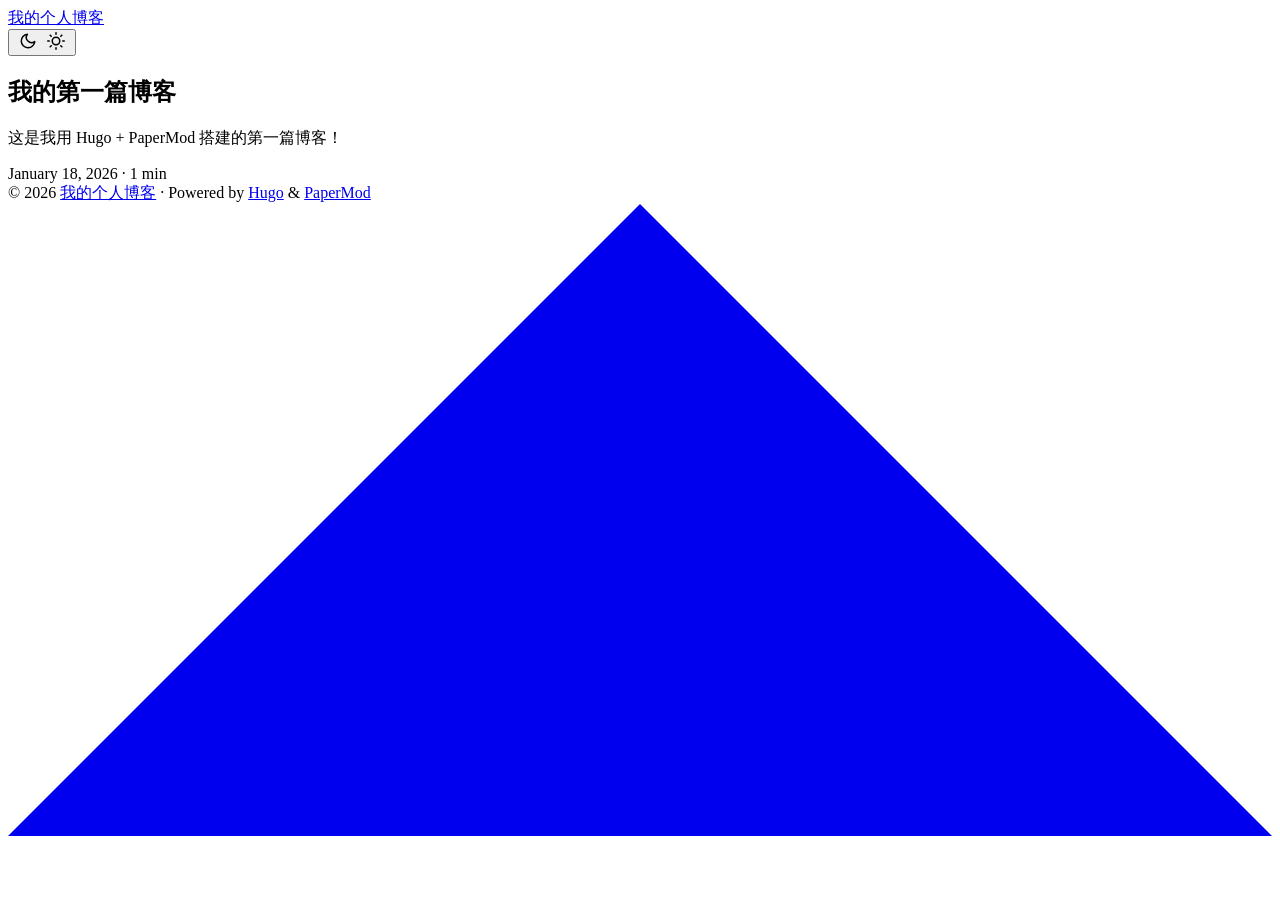
==== index.html @ e294d41c "部署博客" ====
<!DOCTYPE html>
<html lang="en" dir="auto" data-theme="auto">

<head>
	<meta name="generator" content="Hugo 0.154.5"><meta charset="utf-8">
<meta http-equiv="X-UA-Compatible" content="IE=edge">
<meta name="viewport" content="width=device-width, initial-scale=1, shrink-to-fit=no">
<meta name="robots" content="index, follow">
<title>我的个人博客</title>

<meta name="description" content="">
<meta name="author" content="">
<link rel="canonical" href="https://qjr555.github.io/">
<link crossorigin="anonymous" href="/assets/css/stylesheet.da3211e5ef867bf2b75fd5a6515cfed7195c011e8ab735694e203810a827097b.css" integrity="sha256-2jIR5e&#43;Ge/K3X9WmUVz&#43;1xlcAR6KtzVpTiA4EKgnCXs=" rel="preload stylesheet" as="style">
<link rel="icon" href="https://qjr555.github.io/favicon.ico">
<link rel="icon" type="image/png" sizes="16x16" href="https://qjr555.github.io/favicon-16x16.png">
<link rel="icon" type="image/png" sizes="32x32" href="https://qjr555.github.io/favicon-32x32.png">
<link rel="apple-touch-icon" href="https://qjr555.github.io/apple-touch-icon.png">
<link rel="mask-icon" href="https://qjr555.github.io/safari-pinned-tab.svg">
<meta name="theme-color" content="#2e2e33">
<meta name="msapplication-TileColor" content="#2e2e33">
<link rel="alternate" type="application/rss+xml" href="https://qjr555.github.io/index.xml" title="rss">
<link rel="alternate" hreflang="en" href="https://qjr555.github.io/">
<noscript>
    <style>
        #theme-toggle,
        .top-link {
            display: none;
        }

    </style>
    <style>
        @media (prefers-color-scheme: dark) {
            :root {
                --theme: rgb(29, 30, 32);
                --entry: rgb(46, 46, 51);
                --primary: rgb(218, 218, 219);
                --secondary: rgb(155, 156, 157);
                --tertiary: rgb(65, 66, 68);
                --content: rgb(196, 196, 197);
                --code-block-bg: rgb(46, 46, 51);
                --code-bg: rgb(55, 56, 62);
                --border: rgb(51, 51, 51);
                color-scheme: dark;
            }

            .list {
                background: var(--theme);
            }

            .toc {
                background: var(--entry);
            }
        }

        @media (prefers-color-scheme: light) {
            .list::-webkit-scrollbar-thumb {
                border-color: var(--code-bg);
            }
        }

    </style>
</noscript>
<script>
    if (localStorage.getItem("pref-theme") === "dark") {
        document.querySelector("html").dataset.theme = 'dark';
    } else if (localStorage.getItem("pref-theme") === "light") {
       document.querySelector("html").dataset.theme = 'light';
    } else if (window.matchMedia('(prefers-color-scheme: dark)').matches) {
        document.querySelector("html").dataset.theme = 'dark';
    } else {
        document.querySelector("html").dataset.theme = 'light';
    }

</script><meta property="og:url" content="https://qjr555.github.io/">
  <meta property="og:site_name" content="我的个人博客">
  <meta property="og:title" content="我的个人博客">
  <meta property="og:locale" content="zh-CN">
  <meta property="og:type" content="website">
<meta name="twitter:card" content="summary">
<meta name="twitter:title" content="我的个人博客">
<meta name="twitter:description" content="">

<script type="application/ld+json">
{
  "@context": "https://schema.org",
  "@type": "Organization",
  "name": "我的个人博客",
  "url": "https://qjr555.github.io/",
  "description": "",
  "logo": "https://qjr555.github.io/favicon.ico",
  "sameAs": [
      
  ]
}
</script>
</head>
<body class="list" id="top">
    <header class="header">
    <nav class="nav">
        <div class="logo">
            <a href="https://qjr555.github.io/" accesskey="h" title="我的个人博客 (Alt + H)">我的个人博客</a>
            <div class="logo-switches">
                <button id="theme-toggle" accesskey="t" title="(Alt + T)" aria-label="Toggle theme">
                    <svg id="moon" xmlns="http://www.w3.org/2000/svg" width="24" height="18" viewBox="0 0 24 24"
                        fill="none" stroke="currentColor" stroke-width="2" stroke-linecap="round"
                        stroke-linejoin="round">
                        <path d="M21 12.79A9 9 0 1 1 11.21 3 7 7 0 0 0 21 12.79z"></path>
                    </svg>
                    <svg id="sun" xmlns="http://www.w3.org/2000/svg" width="24" height="18" viewBox="0 0 24 24"
                        fill="none" stroke="currentColor" stroke-width="2" stroke-linecap="round"
                        stroke-linejoin="round">
                        <circle cx="12" cy="12" r="5"></circle>
                        <line x1="12" y1="1" x2="12" y2="3"></line>
                        <line x1="12" y1="21" x2="12" y2="23"></line>
                        <line x1="4.22" y1="4.22" x2="5.64" y2="5.64"></line>
                        <line x1="18.36" y1="18.36" x2="19.78" y2="19.78"></line>
                        <line x1="1" y1="12" x2="3" y2="12"></line>
                        <line x1="21" y1="12" x2="23" y2="12"></line>
                        <line x1="4.22" y1="19.78" x2="5.64" y2="18.36"></line>
                        <line x1="18.36" y1="5.64" x2="19.78" y2="4.22"></line>
                    </svg>
                </button>
            </div>
        </div>
        <ul id="menu">
        </ul>
    </nav>
</header>
<main class="main"> 

<article class="first-entry"> 
  <header class="entry-header">
    <h2 class="entry-hint-parent">我的第一篇博客
    </h2>
  </header>
  <div class="entry-content">
    <p>这是我用 Hugo &#43; PaperMod 搭建的第一篇博客！
</p>
  </div>
  <footer class="entry-footer"><span title='2026-01-18 10:00:00 +0800 CST'>January 18, 2026</span>&nbsp;·&nbsp;<span>1 min</span></footer>
  <a class="entry-link" aria-label="post link to 我的第一篇博客" href="https://qjr555.github.io/posts/%E6%88%91%E7%9A%84%E7%AC%AC%E4%B8%80%E7%AF%87%E5%8D%9A%E5%AE%A2/"></a>
</article>
    </main>
    
<footer class="footer">
        <span>&copy; 2026 <a href="https://qjr555.github.io/">我的个人博客</a></span> · 

    <span>
        Powered by
        <a href="https://gohugo.io/" rel="noopener noreferrer" target="_blank">Hugo</a> &
        <a href="https://github.com/adityatelange/hugo-PaperMod/" rel="noopener" target="_blank">PaperMod</a>
    </span>
</footer>
<a href="#top" aria-label="go to top" title="Go to Top (Alt + G)" class="top-link" id="top-link" accesskey="g">
    <svg xmlns="http://www.w3.org/2000/svg" viewBox="0 0 12 6" fill="currentColor">
        <path d="M12 6H0l6-6z" />
    </svg>
</a>

<script>
    let menu = document.getElementById('menu');
    if (menu) {
        
        const scrollPosition = localStorage.getItem("menu-scroll-position");
        if (scrollPosition) {
            menu.scrollLeft = parseInt(scrollPosition, 10);
        }
        
        menu.onscroll = function () {
            localStorage.setItem("menu-scroll-position", menu.scrollLeft);
        }
    }

    document.querySelectorAll('a[href^="#"]').forEach(anchor => {
        anchor.addEventListener("click", function (e) {
            e.preventDefault();
            var id = this.getAttribute("href").substr(1);
            if (!window.matchMedia('(prefers-reduced-motion: reduce)').matches) {
                document.querySelector(`[id='${decodeURIComponent(id)}']`).scrollIntoView({
                    behavior: "smooth"
                });
            } else {
                document.querySelector(`[id='${decodeURIComponent(id)}']`).scrollIntoView();
            }
            if (id === "top") {
                history.replaceState(null, null, " ");
            } else {
                history.pushState(null, null, `#${id}`);
            }
        });
    });

</script>
<script>
    var mybutton = document.getElementById("top-link");
    window.onscroll = function () {
        if (document.body.scrollTop > 800 || document.documentElement.scrollTop > 800) {
            mybutton.style.visibility = "visible";
            mybutton.style.opacity = "1";
        } else {
            mybutton.style.visibility = "hidden";
            mybutton.style.opacity = "0";
        }
    };

</script>
<script>
    document.getElementById("theme-toggle").addEventListener("click", () => {
        const html = document.querySelector("html");
        if (html.dataset.theme === "dark") {
            html.dataset.theme = 'light';
            localStorage.setItem("pref-theme", 'light');
        } else {
            html.dataset.theme = 'dark';
            localStorage.setItem("pref-theme", 'dark');
        }
    })

</script>
</body>

</html>
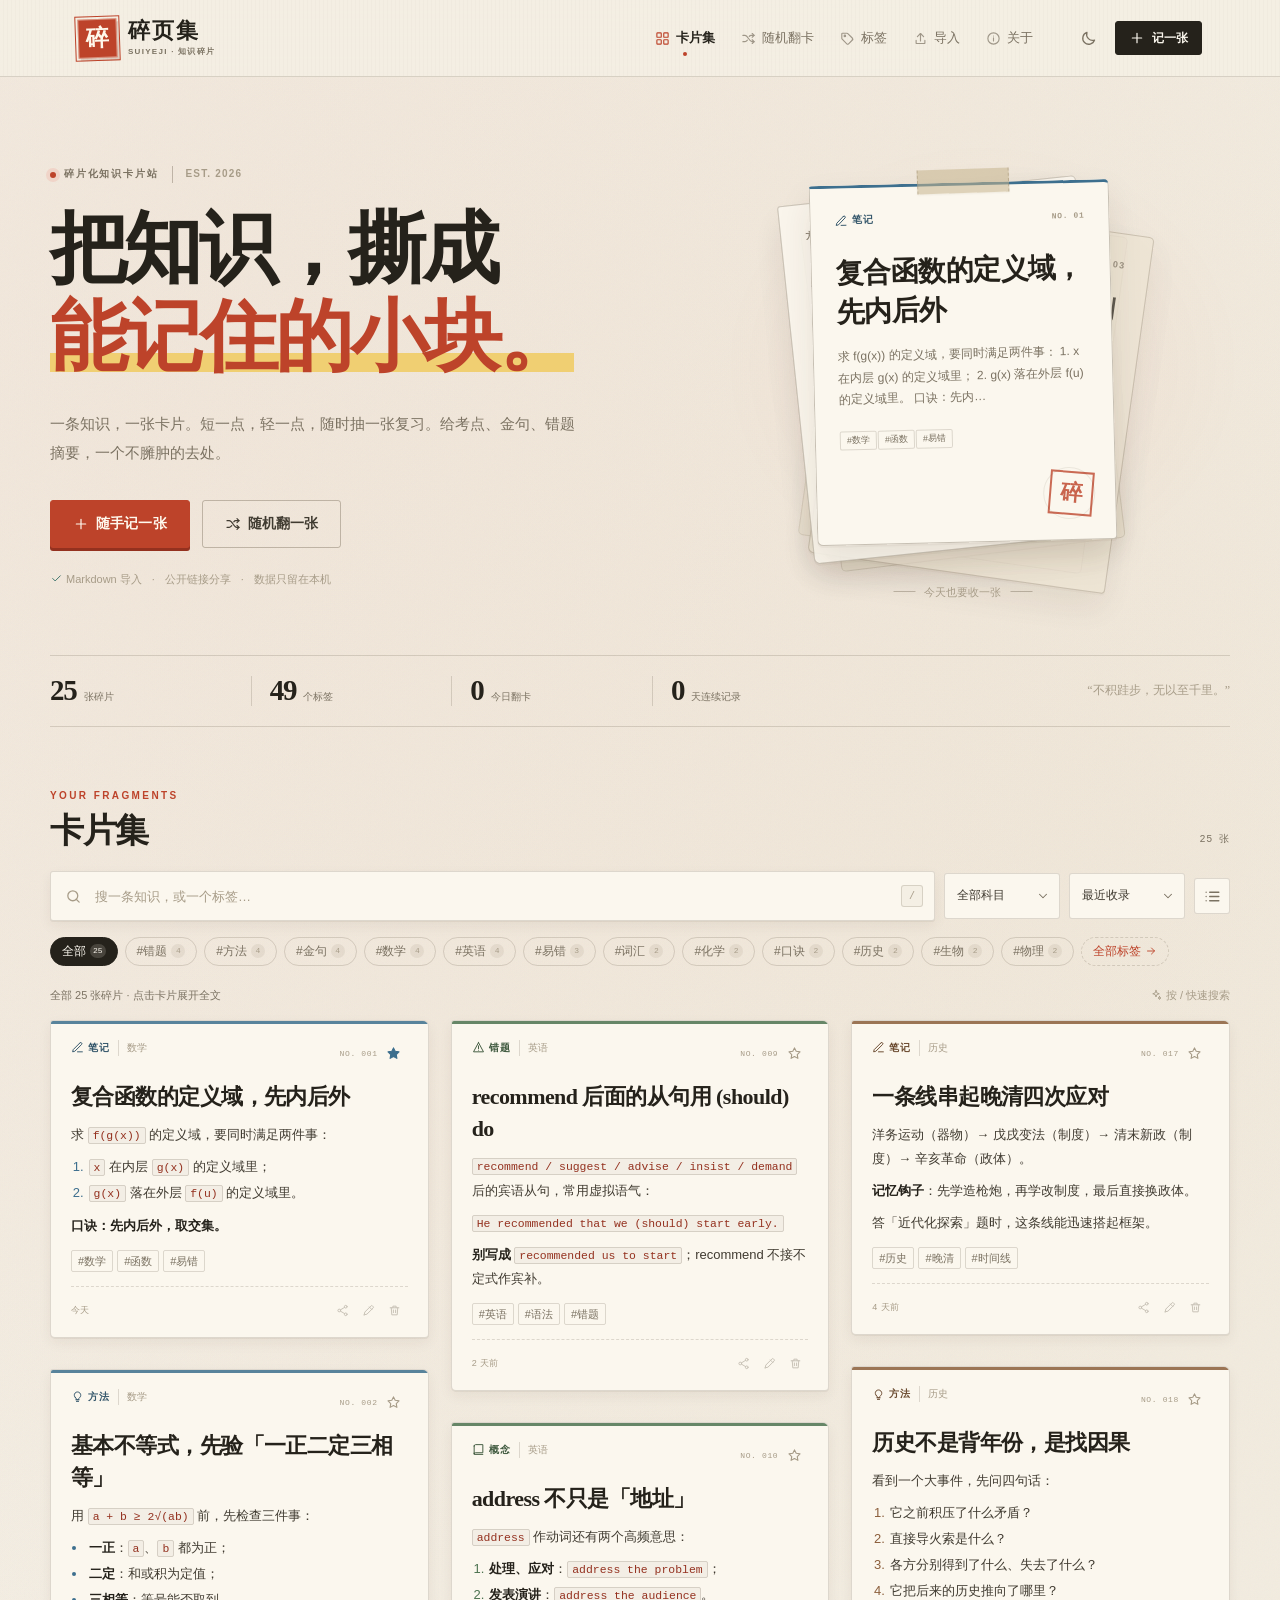
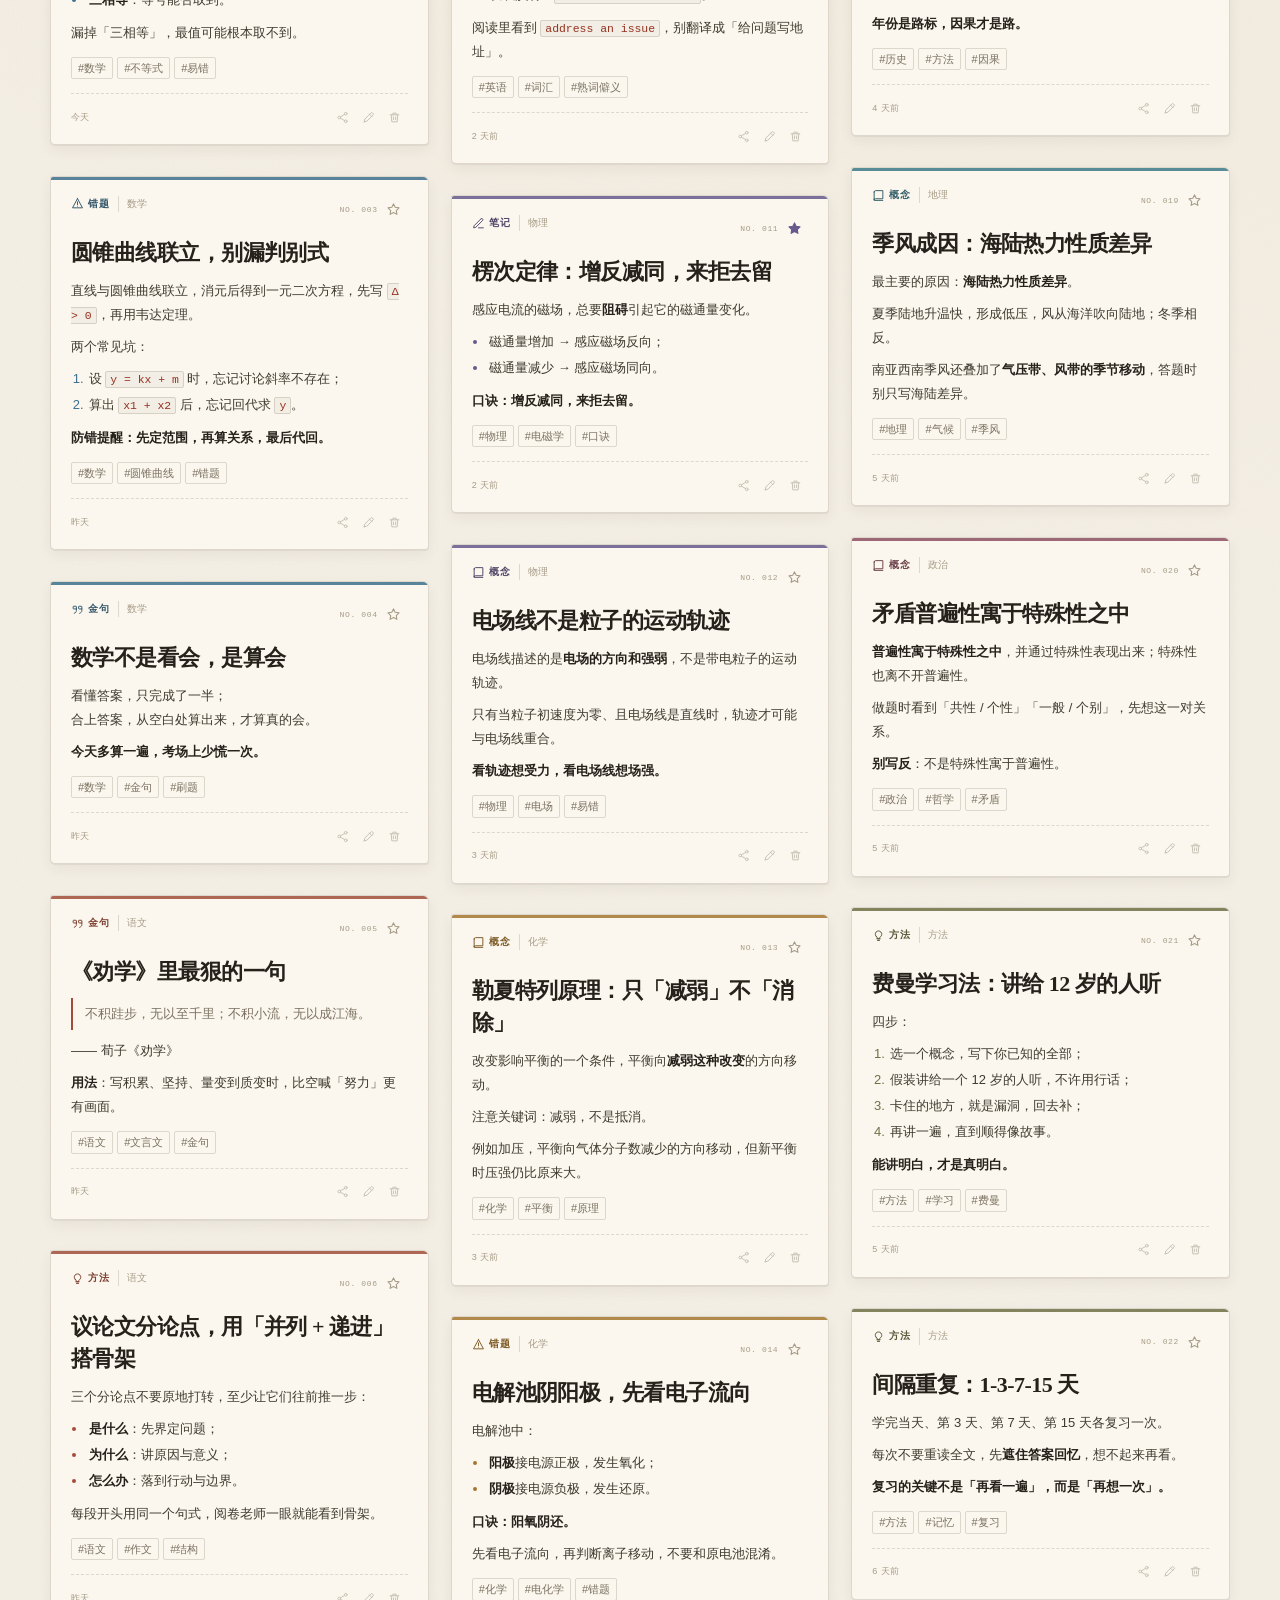
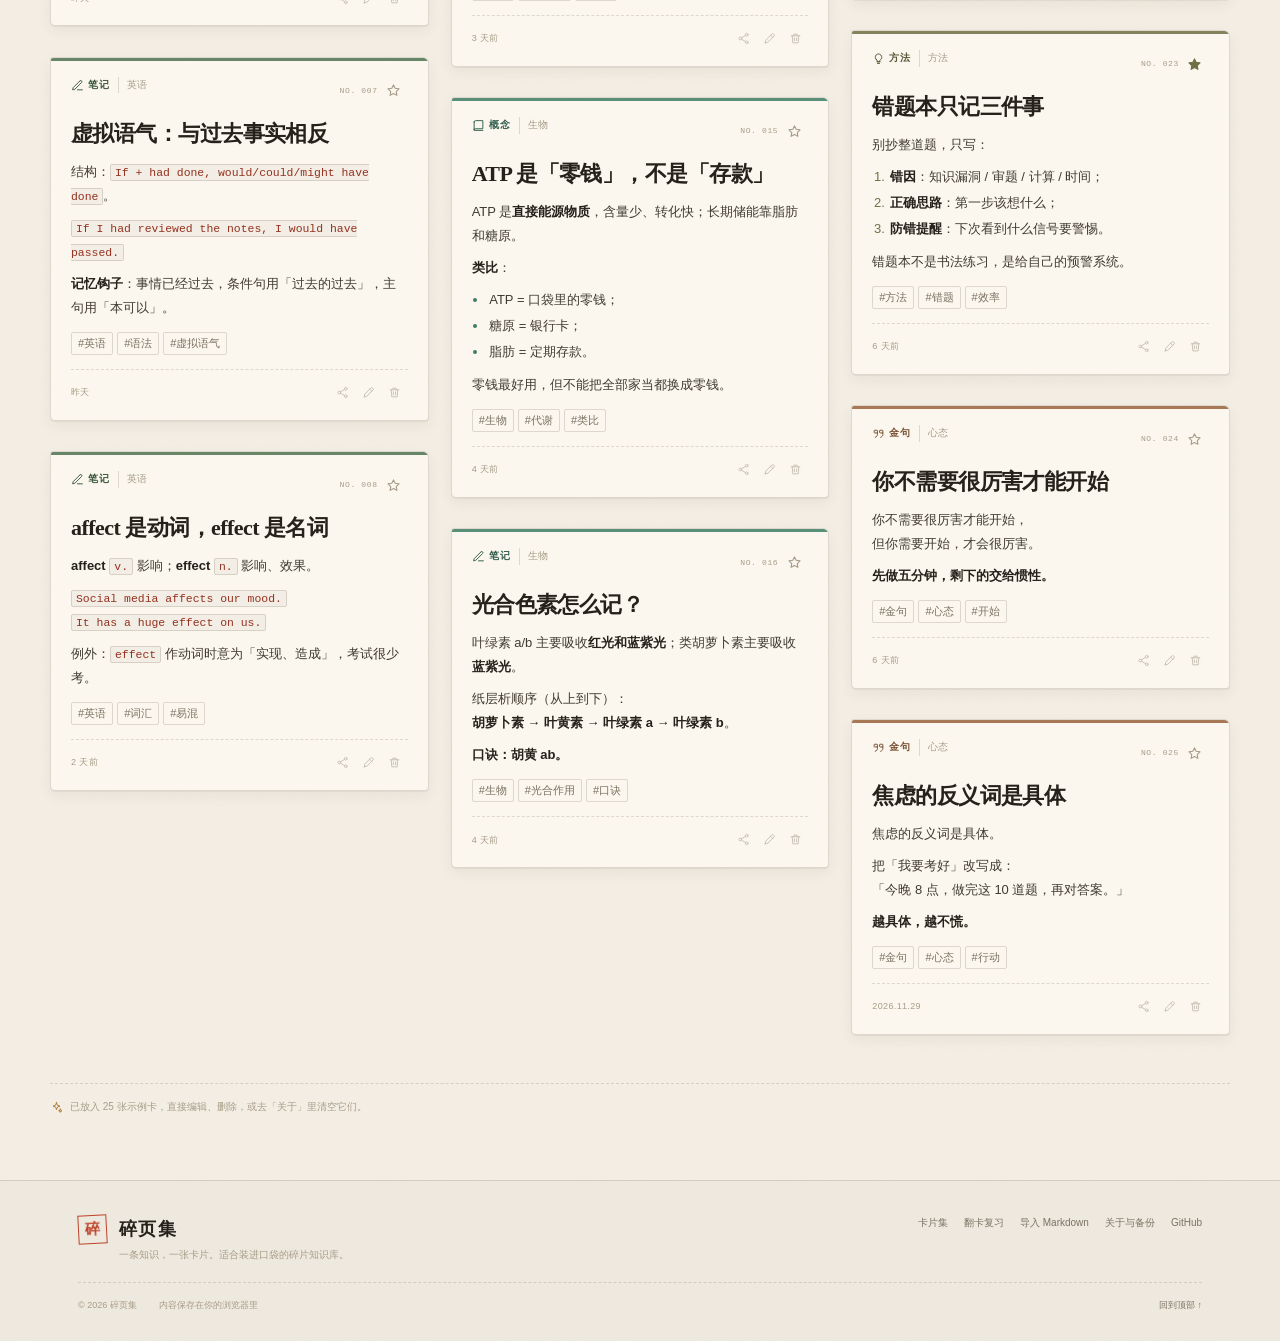
==== commit 65d5624f: "feat: launch Suiyeji knowledge card site" ====
--- a/index.html
+++ b/index.html
@@ -1,223 +1,307 @@
 <!DOCTYPE html>
-<html lang="en" dir="auto" data-theme="auto">
-
+<html lang="zh-CN" data-theme="light">
 <head>
-	<meta name="generator" content="Hugo 0.154.5"><meta charset="utf-8">
-<meta http-equiv="X-UA-Compatible" content="IE=edge">
-<meta name="viewport" content="width=device-width, initial-scale=1, shrink-to-fit=no">
-<meta name="robots" content="index, follow">
-<title>我的个人博客</title>
-
-<meta name="description" content="">
-<meta name="author" content="">
-<link rel="canonical" href="https://qjr555.github.io/">
-<link crossorigin="anonymous" href="/assets/css/stylesheet.da3211e5ef867bf2b75fd5a6515cfed7195c011e8ab735694e203810a827097b.css" integrity="sha256-2jIR5e&#43;Ge/K3X9WmUVz&#43;1xlcAR6KtzVpTiA4EKgnCXs=" rel="preload stylesheet" as="style">
-<link rel="icon" href="https://qjr555.github.io/favicon.ico">
-<link rel="icon" type="image/png" sizes="16x16" href="https://qjr555.github.io/favicon-16x16.png">
-<link rel="icon" type="image/png" sizes="32x32" href="https://qjr555.github.io/favicon-32x32.png">
-<link rel="apple-touch-icon" href="https://qjr555.github.io/apple-touch-icon.png">
-<link rel="mask-icon" href="https://qjr555.github.io/safari-pinned-tab.svg">
-<meta name="theme-color" content="#2e2e33">
-<meta name="msapplication-TileColor" content="#2e2e33">
-<link rel="alternate" type="application/rss+xml" href="https://qjr555.github.io/index.xml" title="rss">
-<link rel="alternate" hreflang="en" href="https://qjr555.github.io/">
-<noscript>
-    <style>
-        #theme-toggle,
-        .top-link {
-            display: none;
+  <meta charset="UTF-8">
+  <meta name="viewport" content="width=device-width, initial-scale=1, viewport-fit=cover">
+  <title>碎页集 · 把知识撕成能记住的小块</title>
+  <meta name="description" content="碎页集是一个轻量的碎片化知识卡片站：一条知识一张卡片，支持标签、检索、随机翻卡、Markdown 导入与公开链接分享。适合学生记录考点、金句和错题摘要。">
+  <meta name="keywords" content="碎页集,知识卡片,碎片化学习,错题本,复习,Markdown,学生工具">
+  <meta name="author" content="qjr555">
+  <meta name="theme-color" content="#f4efe4" media="(prefers-color-scheme: light)">
+  <meta name="theme-color" content="#171512" media="(prefers-color-scheme: dark)">
+  <meta name="color-scheme" content="light dark">
+  <link rel="canonical" href="https://qjr555.github.io/">
+  <link rel="icon" href="favicon.svg" type="image/svg+xml">
+  <link rel="icon" href="favicon.ico" sizes="32x32">
+  <link rel="apple-touch-icon" href="assets/img/icon-180.png">
+  <link rel="manifest" href="manifest.webmanifest">
+
+  <meta property="og:type" content="website">
+  <meta property="og:site_name" content="碎页集">
+  <meta property="og:title" content="碎页集 · 把知识撕成能记住的小块">
+  <meta property="og:description" content="一条知识，一张卡片。标签、检索、随机翻卡、Markdown 导入与链接分享。">
+  <meta property="og:url" content="https://qjr555.github.io/">
+  <meta property="og:image" content="https://qjr555.github.io/assets/img/og-cover.png">
+  <meta property="og:image:width" content="1200">
+  <meta property="og:image:height" content="630">
+  <meta property="og:locale" content="zh_CN">
+  <meta name="twitter:card" content="summary_large_image">
+  <meta name="twitter:title" content="碎页集 · 把知识撕成能记住的小块">
+  <meta name="twitter:description" content="一条知识，一张卡片。适合学生的碎片化知识卡片站。">
+  <meta name="twitter:image" content="https://qjr555.github.io/assets/img/og-cover.png">
+
+  <script>
+    // 在样式加载前确定主题，避免闪白。
+    (function () {
+      try {
+        var saved = localStorage.getItem('suiyeji.theme');
+        if (saved === 'dark' || saved === 'light') {
+          document.documentElement.dataset.theme = saved;
+        } else if (window.matchMedia && window.matchMedia('(prefers-color-scheme: dark)').matches) {
+          document.documentElement.dataset.theme = 'dark';
         }
-
-    </style>
-    <style>
-        @media (prefers-color-scheme: dark) {
-            :root {
-                --theme: rgb(29, 30, 32);
-                --entry: rgb(46, 46, 51);
-                --primary: rgb(218, 218, 219);
-                --secondary: rgb(155, 156, 157);
-                --tertiary: rgb(65, 66, 68);
-                --content: rgb(196, 196, 197);
-                --code-block-bg: rgb(46, 46, 51);
-                --code-bg: rgb(55, 56, 62);
-                --border: rgb(51, 51, 51);
-                color-scheme: dark;
-            }
-
-            .list {
-                background: var(--theme);
-            }
-
-            .toc {
-                background: var(--entry);
-            }
-        }
-
-        @media (prefers-color-scheme: light) {
-            .list::-webkit-scrollbar-thumb {
-                border-color: var(--code-bg);
-            }
-        }
-
-    </style>
-</noscript>
-<script>
-    if (localStorage.getItem("pref-theme") === "dark") {
-        document.querySelector("html").dataset.theme = 'dark';
-    } else if (localStorage.getItem("pref-theme") === "light") {
-       document.querySelector("html").dataset.theme = 'light';
-    } else if (window.matchMedia('(prefers-color-scheme: dark)').matches) {
-        document.querySelector("html").dataset.theme = 'dark';
-    } else {
-        document.querySelector("html").dataset.theme = 'light';
-    }
-
-</script><meta property="og:url" content="https://qjr555.github.io/">
-  <meta property="og:site_name" content="我的个人博客">
-  <meta property="og:title" content="我的个人博客">
-  <meta property="og:locale" content="zh-CN">
-  <meta property="og:type" content="website">
-<meta name="twitter:card" content="summary">
-<meta name="twitter:title" content="我的个人博客">
-<meta name="twitter:description" content="">
-
-<script type="application/ld+json">
-{
-  "@context": "https://schema.org",
-  "@type": "Organization",
-  "name": "我的个人博客",
-  "url": "https://qjr555.github.io/",
-  "description": "",
-  "logo": "https://qjr555.github.io/favicon.ico",
-  "sameAs": [
-      
-  ]
-}
-</script>
+      } catch (error) { /* 本地存储不可用时使用默认主题 */ }
+    })();
+  </script>
+  <link rel="stylesheet" href="assets/css/style.css">
+  <script type="application/ld+json">
+  {
+    "@context": "https://schema.org",
+    "@type": "WebApplication",
+    "name": "碎页集",
+    "url": "https://qjr555.github.io/",
+    "description": "碎片化知识卡片站，一条知识一张卡片，支持标签、检索、随机翻卡、Markdown 导入与链接分享。",
+    "applicationCategory": "EducationalApplication",
+    "operatingSystem": "Any",
+    "inLanguage": "zh-CN",
+    "offers": { "@type": "Offer", "price": "0", "priceCurrency": "CNY" }
+  }
+  </script>
 </head>
-<body class="list" id="top">
-    <header class="header">
-    <nav class="nav">
-        <div class="logo">
-            <a href="https://qjr555.github.io/" accesskey="h" title="我的个人博客 (Alt + H)">我的个人博客</a>
-            <div class="logo-switches">
-                <button id="theme-toggle" accesskey="t" title="(Alt + T)" aria-label="Toggle theme">
-                    <svg id="moon" xmlns="http://www.w3.org/2000/svg" width="24" height="18" viewBox="0 0 24 24"
-                        fill="none" stroke="currentColor" stroke-width="2" stroke-linecap="round"
-                        stroke-linejoin="round">
-                        <path d="M21 12.79A9 9 0 1 1 11.21 3 7 7 0 0 0 21 12.79z"></path>
-                    </svg>
-                    <svg id="sun" xmlns="http://www.w3.org/2000/svg" width="24" height="18" viewBox="0 0 24 24"
-                        fill="none" stroke="currentColor" stroke-width="2" stroke-linecap="round"
-                        stroke-linejoin="round">
-                        <circle cx="12" cy="12" r="5"></circle>
-                        <line x1="12" y1="1" x2="12" y2="3"></line>
-                        <line x1="12" y1="21" x2="12" y2="23"></line>
-                        <line x1="4.22" y1="4.22" x2="5.64" y2="5.64"></line>
-                        <line x1="18.36" y1="18.36" x2="19.78" y2="19.78"></line>
-                        <line x1="1" y1="12" x2="3" y2="12"></line>
-                        <line x1="21" y1="12" x2="23" y2="12"></line>
-                        <line x1="4.22" y1="19.78" x2="5.64" y2="18.36"></line>
-                        <line x1="18.36" y1="5.64" x2="19.78" y2="4.22"></line>
-                    </svg>
-                </button>
-            </div>
+<body>
+  <a class="skip-link" href="#app">跳到主要内容</a>
+
+  <svg class="svg-sprite" xmlns="http://www.w3.org/2000/svg" aria-hidden="true">
+    <symbol id="i-plus" viewBox="0 0 24 24"><path d="M12 5v14M5 12h14"/></symbol>
+    <symbol id="i-search" viewBox="0 0 24 24"><circle cx="11" cy="11" r="7"/><path d="m20 20-4.2-4.2"/></symbol>
+    <symbol id="i-x" viewBox="0 0 24 24"><path d="M6 6l12 12M18 6 6 18"/></symbol>
+    <symbol id="i-shuffle" viewBox="0 0 24 24"><path d="M3 7h3.5c4.5 0 6.5 10 11 10H21"/><path d="m18 14 3 3-3 3"/><path d="M3 17h3.5c1.4 0 2.6-1 3.7-2.4"/><path d="M13.2 8.7C14 7.6 15 7 16.2 7H21"/><path d="m18 4 3 3-3 3"/></symbol>
+    <symbol id="i-tag" viewBox="0 0 24 24"><path d="M20.6 13.6 13.7 20.5a2 2 0 0 1-2.8 0l-7.4-7.4a2 2 0 0 1-.6-1.4V4.5a1 1 0 0 1 1-1h7.2a2 2 0 0 1 1.4.6l7.1 7.1a2 2 0 0 1 0 2.8Z"/><circle cx="7.8" cy="7.8" r="1.2"/></symbol>
+    <symbol id="i-upload" viewBox="0 0 24 24"><path d="M12 16V4"/><path d="m7 9 5-5 5 5"/><path d="M5 15v4a1 1 0 0 0 1 1h12a1 1 0 0 0 1-1v-4"/></symbol>
+    <symbol id="i-info" viewBox="0 0 24 24"><circle cx="12" cy="12" r="9"/><path d="M12 11v5"/><path d="M12 8h.01"/></symbol>
+    <symbol id="i-moon" viewBox="0 0 24 24"><path d="M20.5 14.2A8.5 8.5 0 0 1 9.8 3.5 8.5 8.5 0 1 0 20.5 14.2Z"/></symbol>
+    <symbol id="i-sun" viewBox="0 0 24 24"><circle cx="12" cy="12" r="4"/><path d="M12 2v2M12 20v2M4.9 4.9l1.4 1.4M17.7 17.7l1.4 1.4M2 12h2M20 12h2M4.9 19.1l1.4-1.4M17.7 6.3l1.4-1.4"/></symbol>
+    <symbol id="i-share" viewBox="0 0 24 24"><circle cx="18" cy="5" r="2.5"/><circle cx="6" cy="12" r="2.5"/><circle cx="18" cy="19" r="2.5"/><path d="m8.2 10.8 7.6-4.5M8.2 13.2l7.6 4.5"/></symbol>
+    <symbol id="i-edit" viewBox="0 0 24 24"><path d="M13.5 5.5 18.5 10.5"/><path d="M4 20l1.2-5.1L16.5 3.6a2 2 0 0 1 2.9 0l1 1a2 2 0 0 1 0 2.9L9.1 18.8 4 20Z"/></symbol>
+    <symbol id="i-trash" viewBox="0 0 24 24"><path d="M4 7h16M9 7V4h6v3M6 7l1 13h10l1-13M10 11v5M14 11v5"/></symbol>
+    <symbol id="i-star" viewBox="0 0 24 24"><path d="m12 3 2.7 5.5 6.1.9-4.4 4.3 1 6.1-5.4-2.9-5.4 2.9 1-6.1L3.2 9.4l6.1-.9L12 3Z"/></symbol>
+    <symbol id="i-arrow-left" viewBox="0 0 24 24"><path d="M19 12H5"/><path d="m11 18-6-6 6-6"/></symbol>
+    <symbol id="i-arrow-right" viewBox="0 0 24 24"><path d="M5 12h14"/><path d="m13 6 6 6-6 6"/></symbol>
+    <symbol id="i-check" viewBox="0 0 24 24"><path d="m5 12 4.5 4.5L19 7"/></symbol>
+    <symbol id="i-link" viewBox="0 0 24 24"><path d="M10.5 13.5a4 4 0 0 0 5.7 0l2.3-2.3a4 4 0 0 0-5.7-5.7L11.5 6.8"/><path d="M13.5 10.5a4 4 0 0 0-5.7 0l-2.3 2.3a4 4 0 0 0 5.7 5.7l1.3-1.3"/></symbol>
+    <symbol id="i-download" viewBox="0 0 24 24"><path d="M12 4v12"/><path d="m7 11 5 5 5-5"/><path d="M5 20h14"/></symbol>
+    <symbol id="i-copy" viewBox="0 0 24 24"><rect x="8" y="8" width="12" height="12" rx="2"/><path d="M16 8V5a1 1 0 0 0-1-1H5a1 1 0 0 0-1 1v10a1 1 0 0 0 1 1h3"/></symbol>
+    <symbol id="i-image" viewBox="0 0 24 24"><rect x="3" y="4" width="18" height="16" rx="2"/><circle cx="9" cy="9" r="1.5"/><path d="m21 15-5-5L5 20"/></symbol>
+    <symbol id="i-spark" viewBox="0 0 24 24"><path d="m12 3 1.7 4.8L18.5 9.5l-4.8 1.7L12 16l-1.7-4.8L5.5 9.5l4.8-1.7L12 3Z"/><path d="m19 15 .8 2.2L22 18l-2.2.8L19 21l-.8-2.2L16 18l2.2-.8L19 15Z"/></symbol>
+    <symbol id="i-pen" viewBox="0 0 24 24"><path d="M12 20h9"/><path d="M16.5 3.5a2.1 2.1 0 0 1 3 3L7 19l-4 1 1-4L16.5 3.5Z"/></symbol>
+    <symbol id="i-book" viewBox="0 0 24 24"><path d="M4 5.5A2.5 2.5 0 0 1 6.5 3H20v15H6.5A2.5 2.5 0 0 0 4 20.5v-15Z"/><path d="M4 18.5V21h16"/></symbol>
+    <symbol id="i-alert" viewBox="0 0 24 24"><path d="M12 3 2.8 20h18.4L12 3Z"/><path d="M12 9v5M12 17h.01"/></symbol>
+    <symbol id="i-bulb" viewBox="0 0 24 24"><path d="M9 18h6M10 21h4"/><path d="M8.5 14.5A6 6 0 1 1 15.5 14.5C14.5 15.3 14 16 14 18h-4c0-2-.5-2.7-1.5-3.5Z"/></symbol>
+    <symbol id="i-quote" viewBox="0 0 24 24"><path d="M10 11H5a1 1 0 0 1-1-1V7a1 1 0 0 1 1-1h4a1 1 0 0 1 1 1v7c0 2.5-1.5 4-4 5"/><path d="M20 11h-5a1 1 0 0 1-1-1V7a1 1 0 0 1 1-1h4a1 1 0 0 1 1 1v7c0 2.5-1.5 4-4 5"/></symbol>
+    <symbol id="i-grid" viewBox="0 0 24 24"><rect x="3" y="3" width="7" height="7" rx="1"/><rect x="14" y="3" width="7" height="7" rx="1"/><rect x="3" y="14" width="7" height="7" rx="1"/><rect x="14" y="14" width="7" height="7" rx="1"/></symbol>
+    <symbol id="i-list" viewBox="0 0 24 24"><path d="M8 6h13M8 12h13M8 18h13"/><path d="M3 6h.01M3 12h.01M3 18h.01"/></symbol>
+    <symbol id="i-chevron-down" viewBox="0 0 24 24"><path d="m6 9 6 6 6-6"/></symbol>
+    <symbol id="i-github" viewBox="0 0 24 24"><path d="M9 19c-4 1.5-4-2-6-2.5M15 21v-3.4c0-1 .1-1.4-.5-2 2.8-.3 5.5-1.4 5.5-6a4.7 4.7 0 0 0-1.3-3.2 4.3 4.3 0 0 0-.1-3.2s-1-.3-3.4 1.3a11.7 11.7 0 0 0-6.4 0C6.4 2.9 5.4 3.2 5.4 3.2a4.3 4.3 0 0 0-.1 3.2A4.7 4.7 0 0 0 4 9.6c0 4.6 2.7 5.7 5.5 6-.4.4-.5.9-.5 1.4V21"/></symbol>
+    <symbol id="i-eye" viewBox="0 0 24 24"><path d="M2 12s3.5-6 10-6 10 6 10 6-3.5 6-10 6S2 12 2 12Z"/><circle cx="12" cy="12" r="2.5"/></symbol>
+    <symbol id="i-eye-off" viewBox="0 0 24 24"><path d="m3 3 18 18"/><path d="M10.6 6.1A10 10 0 0 1 12 6c6.5 0 10 6 10 6a18 18 0 0 1-2.2 2.8M6.2 6.2C3.5 8 2 12 2 12s3.5 6 10 6c1.2 0 2.3-.2 3.3-.6"/><path d="M9.9 9.9a3 3 0 0 0 4.2 4.2"/></symbol>
+  </svg>
+
+  <header class="topbar">
+    <div class="topbar-inner">
+      <a class="brand" href="#/home" aria-label="碎页集首页">
+        <span class="brand-mark" aria-hidden="true">碎</span>
+        <span class="brand-text">
+          <span class="brand-name">碎页集</span>
+          <span class="brand-sub">SUIYEJI · 知识碎片</span>
+        </span>
+      </a>
+
+      <nav class="main-nav" aria-label="主导航">
+        <a href="#/home" data-nav="home"><svg class="icon"><use href="#i-grid"/></svg><span>卡片集</span></a>
+        <a href="#/random" data-nav="random"><svg class="icon"><use href="#i-shuffle"/></svg><span>随机翻卡</span></a>
+        <a href="#/tags" data-nav="tags"><svg class="icon"><use href="#i-tag"/></svg><span>标签</span></a>
+        <a href="#/import" data-nav="import"><svg class="icon"><use href="#i-upload"/></svg><span>导入</span></a>
+        <a href="#/about" data-nav="about"><svg class="icon"><use href="#i-info"/></svg><span>关于</span></a>
+      </nav>
+
+      <div class="topbar-actions">
+        <button class="icon-btn theme-toggle" id="themeToggle" type="button" aria-label="切换夜读模式" title="切换夜读模式">
+          <svg class="icon icon-moon"><use href="#i-moon"/></svg>
+          <svg class="icon icon-sun"><use href="#i-sun"/></svg>
+        </button>
+        <button class="btn btn-ink btn-small" type="button" data-action="new">
+          <svg class="icon"><use href="#i-plus"/></svg><span>记一张</span>
+        </button>
+      </div>
+    </div>
+  </header>
+
+  <main id="app" tabindex="-1">
+    <div class="boot">
+      <span class="boot-mark">碎</span>
+      <p>正在摊开卡片…</p>
+    </div>
+  </main>
+
+  <footer class="site-footer">
+    <div class="footer-inner">
+      <div class="footer-brand">
+        <span class="footer-seal">碎</span>
+        <div>
+          <strong>碎页集</strong>
+          <p>一条知识，一张卡片。适合装进口袋的碎片知识库。</p>
         </div>
-        <ul id="menu">
-        </ul>
-    </nav>
-</header>
-<main class="main"> 
-
-<article class="first-entry"> 
-  <header class="entry-header">
-    <h2 class="entry-hint-parent">我的第一篇博客
-    </h2>
-  </header>
-  <div class="entry-content">
-    <p>这是我用 Hugo &#43; PaperMod 搭建的第一篇博客！
-</p>
-  </div>
-  <footer class="entry-footer"><span title='2026-01-18 10:00:00 +0800 CST'>January 18, 2026</span>&nbsp;·&nbsp;<span>1 min</span></footer>
-  <a class="entry-link" aria-label="post link to 我的第一篇博客" href="https://qjr555.github.io/posts/%E6%88%91%E7%9A%84%E7%AC%AC%E4%B8%80%E7%AF%87%E5%8D%9A%E5%AE%A2/"></a>
-</article>
-    </main>
-    
-<footer class="footer">
-        <span>&copy; 2026 <a href="https://qjr555.github.io/">我的个人博客</a></span> · 
-
-    <span>
-        Powered by
-        <a href="https://gohugo.io/" rel="noopener noreferrer" target="_blank">Hugo</a> &
-        <a href="https://github.com/adityatelange/hugo-PaperMod/" rel="noopener" target="_blank">PaperMod</a>
-    </span>
-</footer>
-<a href="#top" aria-label="go to top" title="Go to Top (Alt + G)" class="top-link" id="top-link" accesskey="g">
-    <svg xmlns="http://www.w3.org/2000/svg" viewBox="0 0 12 6" fill="currentColor">
-        <path d="M12 6H0l6-6z" />
-    </svg>
-</a>
-
-<script>
-    let menu = document.getElementById('menu');
-    if (menu) {
-        
-        const scrollPosition = localStorage.getItem("menu-scroll-position");
-        if (scrollPosition) {
-            menu.scrollLeft = parseInt(scrollPosition, 10);
-        }
-        
-        menu.onscroll = function () {
-            localStorage.setItem("menu-scroll-position", menu.scrollLeft);
-        }
-    }
-
-    document.querySelectorAll('a[href^="#"]').forEach(anchor => {
-        anchor.addEventListener("click", function (e) {
-            e.preventDefault();
-            var id = this.getAttribute("href").substr(1);
-            if (!window.matchMedia('(prefers-reduced-motion: reduce)').matches) {
-                document.querySelector(`[id='${decodeURIComponent(id)}']`).scrollIntoView({
-                    behavior: "smooth"
-                });
-            } else {
-                document.querySelector(`[id='${decodeURIComponent(id)}']`).scrollIntoView();
-            }
-            if (id === "top") {
-                history.replaceState(null, null, " ");
-            } else {
-                history.pushState(null, null, `#${id}`);
-            }
-        });
-    });
-
-</script>
-<script>
-    var mybutton = document.getElementById("top-link");
-    window.onscroll = function () {
-        if (document.body.scrollTop > 800 || document.documentElement.scrollTop > 800) {
-            mybutton.style.visibility = "visible";
-            mybutton.style.opacity = "1";
-        } else {
-            mybutton.style.visibility = "hidden";
-            mybutton.style.opacity = "0";
-        }
-    };
-
-</script>
-<script>
-    document.getElementById("theme-toggle").addEventListener("click", () => {
-        const html = document.querySelector("html");
-        if (html.dataset.theme === "dark") {
-            html.dataset.theme = 'light';
-            localStorage.setItem("pref-theme", 'light');
-        } else {
-            html.dataset.theme = 'dark';
-            localStorage.setItem("pref-theme", 'dark');
-        }
-    })
-
-</script>
+      </div>
+      <div class="footer-links">
+        <a href="#/home">卡片集</a>
+        <a href="#/random">翻卡复习</a>
+        <a href="#/import">导入 Markdown</a>
+        <a href="#/about">关于与备份</a>
+        <a href="https://github.com/qjr555/qjr555.github.io" target="_blank" rel="noopener noreferrer">GitHub</a>
+      </div>
+      <div class="footer-meta">
+        <span>© <span id="footerYear">2026</span> 碎页集</span>
+        <span>内容保存在你的浏览器里</span>
+        <a href="#app">回到顶部 ↑</a>
+      </div>
+    </div>
+  </footer>
+
+  <dialog class="sheet editor-sheet" id="editorDialog" aria-labelledby="editorHeading">
+    <form id="cardForm" novalidate>
+      <div class="sheet-head">
+        <div>
+          <p class="kicker" id="editorKicker">NEW FRAGMENT</p>
+          <h2 id="editorHeading">记一张碎片</h2>
+        </div>
+        <button class="icon-btn" type="button" data-close-dialog aria-label="关闭">
+          <svg class="icon"><use href="#i-x"/></svg>
+        </button>
+      </div>
+      <div class="sheet-body">
+        <input type="hidden" id="cardId" value="">
+        <label class="field">
+          <span class="field-label">标题 <em>一句话抓住它</em></span>
+          <input id="cardTitle" name="title" type="text" maxlength="80" autocomplete="off" placeholder="例如：楞次定律怎么快速判断？">
+        </label>
+        <div class="field-row">
+          <label class="field">
+            <span class="field-label">卡片类型</span>
+            <span class="select-wrap">
+              <select id="cardKind" name="kind">
+                <option value="note">笔记</option>
+                <option value="concept">概念</option>
+                <option value="mistake">错题</option>
+                <option value="method">方法</option>
+                <option value="quote">金句</option>
+              </select>
+              <svg class="icon"><use href="#i-chevron-down"/></svg>
+            </span>
+          </label>
+          <label class="field">
+            <span class="field-label">科目</span>
+            <span class="select-wrap">
+              <select id="cardSubject" name="subject">
+                <option value="数学">数学</option>
+                <option value="语文">语文</option>
+                <option value="英语">英语</option>
+                <option value="物理">物理</option>
+                <option value="化学">化学</option>
+                <option value="生物">生物</option>
+                <option value="历史">历史</option>
+                <option value="地理">地理</option>
+                <option value="政治">政治</option>
+                <option value="方法">方法</option>
+                <option value="心态">心态</option>
+                <option value="其他">其他</option>
+              </select>
+              <svg class="icon"><use href="#i-chevron-down"/></svg>
+            </span>
+          </label>
+        </div>
+        <label class="field">
+          <span class="field-label">标签 <em>用空格或逗号分隔，最多 8 个</em></span>
+          <input id="cardTags" name="tags" type="text" maxlength="120" autocomplete="off" placeholder="数学 函数 易错">
+        </label>
+        <div class="field">
+          <div class="field-label-row">
+            <span class="field-label">正文 <em>支持 Markdown</em></span>
+            <button class="text-btn" type="button" id="previewToggle">
+              <svg class="icon"><use href="#i-eye"/></svg><span>预览</span>
+            </button>
+          </div>
+          <textarea id="cardContent" name="content" rows="8" maxlength="4000" placeholder="写下一条你真正想记住的东西。&#10;&#10;支持 **粗体**、`代码`、- 列表、> 引用、$公式$。"></textarea>
+          <div id="editorPreview" class="md editor-preview" hidden></div>
+          <div class="field-foot">
+            <span id="contentCount">0 / 4000</span>
+            <div class="tag-suggestions" id="tagSuggestions"></div>
+          </div>
+        </div>
+        <p class="form-hint">
+          <kbd>Ctrl</kbd> + <kbd>Enter</kbd> 保存
+          <span class="dot-sep">·</span>
+          卡片只保存在本机浏览器，分享时再生成公开链接
+        </p>
+      </div>
+      <div class="sheet-foot">
+        <button class="btn btn-ghost" type="button" data-close-dialog>取消</button>
+        <button class="btn btn-accent" type="submit" id="saveCardBtn">
+          <svg class="icon"><use href="#i-check"/></svg><span>收进卡片集</span>
+        </button>
+      </div>
+    </form>
+  </dialog>
+
+  <dialog class="sheet share-sheet" id="shareDialog" aria-labelledby="shareHeading">
+    <div class="sheet-head">
+      <div>
+        <p class="kicker">SHARE A FRAGMENT</p>
+        <h2 id="shareHeading">公开这张卡片</h2>
+      </div>
+      <button class="icon-btn" type="button" data-close-dialog aria-label="关闭">
+        <svg class="icon"><use href="#i-x"/></svg>
+      </button>
+    </div>
+    <div class="sheet-body">
+      <div class="share-preview" id="sharePreview"></div>
+      <label class="field">
+        <span class="field-label">分享链接 <em>拿到链接的人都能打开</em></span>
+        <span class="copy-field">
+          <input id="shareUrl" type="text" readonly value="正在生成…">
+          <button class="btn btn-ink btn-small" type="button" id="copyShareBtn">
+            <svg class="icon"><use href="#i-copy"/></svg><span>复制</span>
+          </button>
+        </span>
+      </label>
+      <div class="share-actions">
+        <button class="btn btn-ghost" type="button" id="downloadImageBtn">
+          <svg class="icon"><use href="#i-image"/></svg><span>下载卡片图片</span>
+        </button>
+        <button class="btn btn-ghost" type="button" id="nativeShareBtn">
+          <svg class="icon"><use href="#i-share"/></svg><span>系统分享</span>
+        </button>
+      </div>
+      <p class="share-note">
+        <svg class="icon"><use href="#i-info"/></svg>
+        内容压缩后编码在链接里，不经过服务器，也不需要登录。链接很长是正常的。
+      </p>
+    </div>
+  </dialog>
+
+  <dialog class="sheet confirm-sheet" id="confirmDialog" aria-labelledby="confirmHeading">
+    <div class="confirm-mark" aria-hidden="true">!</div>
+    <h2 id="confirmHeading">确认删除？</h2>
+    <p id="confirmText">删除后就找不回来了。</p>
+    <div class="confirm-actions">
+      <button class="btn btn-ghost" type="button" data-confirm="no">取消</button>
+      <button class="btn btn-danger" type="button" data-confirm="yes">确认删除</button>
+    </div>
+  </dialog>
+
+  <div class="toast-region" id="toastRegion" role="status" aria-live="polite" aria-atomic="false"></div>
+
+  <noscript>
+    <div class="noscript-note">
+      <h1>碎页集</h1>
+      <p>这是一个碎片化知识卡片站。需要启用 JavaScript 才能记录、检索和翻卡。</p>
+    </div>
+  </noscript>
+
+  <script src="assets/js/data.js" defer></script>
+  <script src="assets/js/markdown.js" defer></script>
+  <script src="assets/js/store.js" defer></script>
+  <script src="assets/js/importer.js" defer></script>
+  <script src="assets/js/share.js" defer></script>
+  <script src="assets/js/app.js" defer></script>
 </body>
-
 </html>
--- a/assets/css/style.css
+++ b/assets/css/style.css
@@ -0,0 +1,2366 @@
+/* =========================================================
+   碎页集 · 纸与墨
+   ========================================================= */
+
+:root {
+  --paper: #f4efe4;
+  --paper-2: #fbf7ee;
+  --paper-3: #ece3d2;
+  --paper-deep: #e4d9c4;
+  --ink: #25221b;
+  --ink-soft: #403b31;
+  --muted: #7b7262;
+  --faint: #a79c88;
+  --line: rgba(65, 51, 31, 0.16);
+  --line-strong: rgba(65, 51, 31, 0.28);
+  --accent: #bd432a;
+  --accent-dark: #94311f;
+  --accent-soft: #f0d4c8;
+  --gold: #ad7b35;
+  --highlight: #f0cf72;
+  --teal: #3e756c;
+  --danger: #b33a2e;
+  --nav-bg: rgba(244, 239, 228, 0.88);
+  --shadow-sm: 0 1px 0 rgba(58, 42, 21, 0.06), 0 5px 14px rgba(58, 42, 21, 0.06);
+  --shadow-md: 0 2px 0 rgba(58, 42, 21, 0.04), 0 16px 34px rgba(58, 42, 21, 0.10);
+  --shadow-lg: 0 30px 70px rgba(42, 29, 12, 0.20);
+  --serif: "Songti SC", "Noto Serif CJK SC", "Source Han Serif SC", "STSong", "SimSun", ui-serif, Georgia, serif;
+  --sans: "PingFang SC", "Hiragino Sans GB", "Microsoft YaHei", "Noto Sans CJK SC", -apple-system, BlinkMacSystemFont, "Segoe UI", sans-serif;
+  --mono: "Cascadia Code", "SFMono-Regular", Consolas, "Liberation Mono", monospace;
+  --radius: 4px;
+  --page: 1180px;
+  color-scheme: light;
+}
+
+[data-theme="dark"] {
+  --paper: #171512;
+  --paper-2: #211e19;
+  --paper-3: #2a261f;
+  --paper-deep: #332d24;
+  --ink: #eee6d6;
+  --ink-soft: #d8cfbd;
+  --muted: #a79d8b;
+  --faint: #7e7464;
+  --line: rgba(235, 222, 198, 0.14);
+  --line-strong: rgba(235, 222, 198, 0.26);
+  --accent: #df6c4c;
+  --accent-dark: #c15235;
+  --accent-soft: #46271f;
+  --gold: #d1a05a;
+  --highlight: #7e642a;
+  --teal: #69a79b;
+  --danger: #e07462;
+  --nav-bg: rgba(23, 21, 18, 0.88);
+  --shadow-sm: 0 1px 0 rgba(0, 0, 0, 0.2), 0 5px 16px rgba(0, 0, 0, 0.24);
+  --shadow-md: 0 2px 0 rgba(0, 0, 0, 0.2), 0 18px 40px rgba(0, 0, 0, 0.34);
+  --shadow-lg: 0 34px 80px rgba(0, 0, 0, 0.5);
+  color-scheme: dark;
+}
+
+*,
+*::before,
+*::after { box-sizing: border-box; }
+
+html {
+  scroll-behavior: smooth;
+  -webkit-text-size-adjust: 100%;
+}
+
+body {
+  margin: 0;
+  min-height: 100vh;
+  display: flex;
+  flex-direction: column;
+  background-color: var(--paper);
+  background-image:
+    radial-gradient(circle at 12% 8%, rgba(189, 67, 42, 0.045), transparent 34%),
+    radial-gradient(circle at 88% 18%, rgba(173, 123, 53, 0.055), transparent 38%),
+    url("data:image/svg+xml,%3Csvg xmlns='http://www.w3.org/2000/svg' width='200' height='200'%3E%3Cfilter id='n'%3E%3CfeTurbulence type='fractalNoise' baseFrequency='.85' numOctaves='3' stitchTiles='stitch'/%3E%3C/filter%3E%3Crect width='100%25' height='100%25' filter='url(%23n)' opacity='.035'/%3E%3C/svg%3E");
+  color: var(--ink);
+  font-family: var(--sans);
+  font-size: 16px;
+  line-height: 1.65;
+  -webkit-font-smoothing: antialiased;
+  text-rendering: optimizeLegibility;
+}
+
+[data-theme="dark"] body {
+  background-image:
+    radial-gradient(circle at 12% 8%, rgba(223, 108, 76, 0.06), transparent 34%),
+    radial-gradient(circle at 88% 18%, rgba(209, 160, 90, 0.04), transparent 38%),
+    url("data:image/svg+xml,%3Csvg xmlns='http://www.w3.org/2000/svg' width='200' height='200'%3E%3Cfilter id='n'%3E%3CfeTurbulence type='fractalNoise' baseFrequency='.85' numOctaves='3' stitchTiles='stitch'/%3E%3C/filter%3E%3Crect width='100%25' height='100%25' filter='url(%23n)' opacity='.06'/%3E%3C/svg%3E");
+}
+
+body.has-dialog { overflow: hidden; }
+
+main {
+  flex: 1 0 auto;
+  width: 100%;
+  padding: 0 28px;
+  outline: none;
+}
+
+img, svg { display: block; max-width: 100%; }
+button, input, textarea, select { font: inherit; color: inherit; }
+button { cursor: pointer; }
+a { color: inherit; text-decoration: none; }
+p, h1, h2, h3, h4, ul, ol, dl, dd, pre { margin: 0; }
+ul, ol { padding: 0; }
+::selection { background: var(--highlight); color: var(--ink); }
+
+:focus-visible {
+  outline: 2px solid var(--accent);
+  outline-offset: 3px;
+}
+
+[hidden] { display: none !important; }
+
+.svg-sprite {
+  position: absolute;
+  width: 0;
+  height: 0;
+  overflow: hidden;
+}
+
+.icon {
+  width: 18px;
+  height: 18px;
+  flex: 0 0 auto;
+  fill: none;
+  stroke: currentColor;
+  stroke-width: 1.8;
+  stroke-linecap: round;
+  stroke-linejoin: round;
+  vertical-align: -3px;
+}
+
+.skip-link {
+  position: fixed;
+  top: 10px;
+  left: 12px;
+  z-index: 500;
+  padding: 9px 16px;
+  border-radius: 3px;
+  background: var(--ink);
+  color: var(--paper);
+  transform: translateY(-160%);
+  transition: transform 0.2s ease;
+}
+.skip-link:focus { transform: translateY(0); }
+
+.kicker {
+  margin: 0 0 8px;
+  font-family: var(--sans);
+  font-size: 10px;
+  font-weight: 700;
+  letter-spacing: 0.24em;
+  line-height: 1.4;
+  text-transform: uppercase;
+  color: var(--accent);
+}
+
+.dot-sep {
+  margin: 0 7px;
+  color: var(--faint);
+}
+
+.muted { color: var(--muted); }
+
+/* ---------------- 顶栏 ---------------- */
+
+.topbar {
+  position: sticky;
+  top: 0;
+  z-index: 90;
+  flex: 0 0 auto;
+  border-bottom: 1px solid var(--line);
+  background: var(--nav-bg);
+  backdrop-filter: blur(16px) saturate(1.1);
+  -webkit-backdrop-filter: blur(16px) saturate(1.1);
+}
+
+.topbar::before {
+  content: "";
+  position: absolute;
+  inset: 0;
+  pointer-events: none;
+  background-image: repeating-linear-gradient(90deg, transparent 0 3px, rgba(70, 55, 35, 0.02) 3px 4px);
+}
+
+.topbar-inner {
+  position: relative;
+  max-width: var(--page);
+  margin: 0 auto;
+  padding: 0 28px;
+  height: 76px;
+  display: flex;
+  align-items: center;
+  gap: 26px;
+}
+
+.brand {
+  display: inline-flex;
+  align-items: center;
+  gap: 11px;
+  flex: 0 0 auto;
+  min-width: 174px;
+}
+
+.brand-mark {
+  display: grid;
+  place-items: center;
+  width: 39px;
+  height: 39px;
+  background: var(--accent);
+  color: #fff8eb;
+  border: 1px solid rgba(255, 248, 235, 0.42);
+  outline: 1px solid var(--accent);
+  outline-offset: 2px;
+  font-family: var(--serif);
+  font-size: 23px;
+  font-weight: 700;
+  line-height: 1;
+  transform: rotate(-2deg);
+  box-shadow: 2px 3px 0 rgba(120, 44, 26, 0.18);
+}
+
+.brand-text { display: flex; flex-direction: column; line-height: 1.1; }
+.brand-name {
+  font-family: var(--serif);
+  font-size: 22px;
+  font-weight: 700;
+  letter-spacing: 0.08em;
+}
+.brand-sub {
+  margin-top: 5px;
+  color: var(--muted);
+  font-size: 8px;
+  font-weight: 600;
+  letter-spacing: 0.16em;
+  white-space: nowrap;
+}
+
+.main-nav {
+  display: flex;
+  align-items: center;
+  gap: 2px;
+  margin-left: auto;
+}
+
+.main-nav a {
+  position: relative;
+  display: inline-flex;
+  align-items: center;
+  gap: 6px;
+  padding: 8px 12px;
+  border-radius: 3px;
+  color: var(--muted);
+  font-size: 13px;
+  font-weight: 500;
+  white-space: nowrap;
+  transition: color 0.18s ease, background 0.18s ease;
+}
+.main-nav a .icon { width: 15px; height: 15px; opacity: 0.7; }
+.main-nav a:hover { color: var(--ink); background: rgba(65, 51, 31, 0.055); }
+.main-nav a.is-active { color: var(--ink); font-weight: 700; }
+.main-nav a.is-active::after {
+  content: "";
+  position: absolute;
+  left: 50%;
+  bottom: 1px;
+  width: 4px;
+  height: 4px;
+  border-radius: 50%;
+  background: var(--accent);
+  transform: translateX(-50%);
+}
+.main-nav a.is-active .icon { opacity: 1; color: var(--accent); }
+
+.topbar-actions {
+  display: flex;
+  align-items: center;
+  gap: 8px;
+  flex: 0 0 auto;
+}
+
+/* ---------------- 按钮 ---------------- */
+
+.btn {
+  display: inline-flex;
+  align-items: center;
+  justify-content: center;
+  gap: 7px;
+  min-height: 40px;
+  padding: 9px 17px;
+  border: 1px solid transparent;
+  border-radius: 3px;
+  background: transparent;
+  color: var(--ink);
+  font-size: 13px;
+  font-weight: 700;
+  line-height: 1.2;
+  letter-spacing: 0.01em;
+  white-space: nowrap;
+  transition: transform 0.15s ease, box-shadow 0.15s ease, background 0.15s ease, border-color 0.15s ease;
+}
+.btn .icon { width: 16px; height: 16px; }
+.btn:hover { transform: translateY(-1px); }
+.btn:active { transform: translateY(0); }
+
+.btn-accent {
+  background: var(--accent);
+  border-color: var(--accent);
+  color: #fff9ee;
+  box-shadow: 0 3px 0 var(--accent-dark);
+}
+.btn-accent:hover { background: var(--accent-dark); border-color: var(--accent-dark); box-shadow: 0 4px 0 #752516; }
+
+.btn-ink {
+  background: var(--ink);
+  border-color: var(--ink);
+  color: var(--paper-2);
+}
+.btn-ink:hover { background: var(--ink-soft); border-color: var(--ink-soft); }
+
+.btn-ghost {
+  border-color: var(--line-strong);
+  background: transparent;
+  color: var(--ink-soft);
+}
+.btn-ghost:hover { border-color: var(--ink); background: rgba(65, 51, 31, 0.045); color: var(--ink); }
+
+.btn-danger {
+  background: var(--danger);
+  border-color: var(--danger);
+  color: #fff9ee;
+}
+.btn-danger:hover { filter: brightness(0.92); }
+
+.btn-small { min-height: 34px; padding: 7px 13px; font-size: 12px; }
+.btn-large { min-height: 48px; padding: 12px 22px; font-size: 14px; }
+.btn-full { width: 100%; }
+
+.icon-btn {
+  display: inline-grid;
+  place-items: center;
+  width: 36px;
+  height: 36px;
+  padding: 0;
+  border: 1px solid transparent;
+  border-radius: 3px;
+  background: transparent;
+  color: var(--muted);
+  transition: background 0.16s ease, color 0.16s ease, border-color 0.16s ease;
+}
+.icon-btn:hover { background: rgba(65, 51, 31, 0.065); color: var(--ink); }
+.icon-btn .icon { width: 17px; height: 17px; }
+.square-btn { border-color: var(--line); background: var(--paper-2); }
+.square-btn:hover { border-color: var(--line-strong); }
+
+.text-btn {
+  display: inline-flex;
+  align-items: center;
+  gap: 4px;
+  padding: 2px;
+  border: 0;
+  background: transparent;
+  color: var(--accent);
+  font-size: 12px;
+  font-weight: 700;
+}
+.text-btn:hover { text-decoration: underline; text-underline-offset: 3px; }
+.text-btn .icon { width: 14px; height: 14px; }
+
+.theme-toggle .icon-sun { display: none; }
+[data-theme="dark"] .theme-toggle .icon-moon { display: none; }
+[data-theme="dark"] .theme-toggle .icon-sun { display: block; }
+
+.card-favorite { color: var(--faint); }
+.card-favorite.is-active { color: var(--accent); }
+.card-favorite.is-active .icon { fill: var(--accent); stroke: var(--accent); }
+.danger-hover:hover { color: var(--danger); background: rgba(179, 58, 46, 0.08); }
+
+/* ---------------- 通用小件 ---------------- */
+
+.kind-stamp {
+  display: inline-flex;
+  align-items: center;
+  gap: 4px;
+  color: var(--accent);
+  color: color-mix(in srgb, var(--accent) 70%, var(--ink));
+  font-size: 10px;
+  font-weight: 700;
+  letter-spacing: 0.10em;
+  white-space: nowrap;
+}
+.kind-stamp .icon { width: 13px; height: 13px; }
+
+.tag-pill {
+  display: inline-flex;
+  align-items: center;
+  max-width: 100%;
+  padding: 2px 6px;
+  border: 0;
+  border-radius: 2px;
+  background: transparent;
+  color: var(--muted);
+  font-size: 11px;
+  line-height: 1.5;
+  white-space: nowrap;
+  overflow: hidden;
+  text-overflow: ellipsis;
+}
+button.tag-pill:hover { background: var(--accent-soft); color: var(--accent-dark); }
+.tag-more { color: var(--faint); font-size: 10px; }
+
+.chip {
+  display: inline-flex;
+  align-items: center;
+  gap: 4px;
+  padding: 6px 11px;
+  border: 1px solid var(--line);
+  border-radius: 999px;
+  background: transparent;
+  color: var(--muted);
+  font-size: 12px;
+  line-height: 1.2;
+  white-space: nowrap;
+  transition: background 0.15s ease, color 0.15s ease, border-color 0.15s ease;
+}
+.chip sup {
+  min-width: 14px;
+  padding: 0 3px;
+  border-radius: 999px;
+  background: rgba(65, 51, 31, 0.07);
+  color: var(--faint);
+  font-family: var(--mono);
+  font-size: 8px;
+  line-height: 14px;
+  text-align: center;
+}
+.chip:hover { border-color: var(--line-strong); color: var(--ink); }
+.chip.is-active { background: var(--ink); border-color: var(--ink); color: var(--paper-2); }
+.chip.is-active sup { background: rgba(255, 249, 238, 0.16); color: var(--paper-2); }
+.chip-link { border-style: dashed; color: var(--accent); }
+.chip-link .icon { width: 12px; height: 12px; }
+
+.tag-filters {
+  display: flex;
+  flex-wrap: wrap;
+  gap: 7px;
+  margin: 16px 0 0;
+}
+
+.select-wrap {
+  position: relative;
+  display: inline-flex;
+  align-items: center;
+  min-width: 130px;
+}
+.select-wrap select {
+  width: 100%;
+  height: 42px;
+  padding: 0 32px 0 12px;
+  border: 1px solid var(--line);
+  border-radius: 3px;
+  background: var(--paper-2);
+  color: var(--ink-soft);
+  font-size: 12px;
+  appearance: none;
+  cursor: pointer;
+}
+.select-wrap > .icon {
+  position: absolute;
+  right: 10px;
+  width: 14px;
+  height: 14px;
+  color: var(--muted);
+  pointer-events: none;
+}
+.select-wrap.compact { min-width: 116px; }
+.select-wrap.compact select { height: 46px; }
+
+/* ---------------- 首屏 ---------------- */
+
+#app { width: 100%; }
+
+.hero {
+  position: relative;
+  max-width: var(--page);
+  margin: 0 auto;
+  padding: 74px 0 0;
+}
+
+.hero::before {
+  content: "";
+  position: absolute;
+  top: 54px;
+  right: -2%;
+  width: 46%;
+  height: 72%;
+  pointer-events: none;
+  border-radius: 50%;
+  background: radial-gradient(ellipse at center, rgba(189, 67, 42, 0.055), transparent 68%);
+  z-index: 0;
+}
+
+.hero-grid {
+  position: relative;
+  z-index: 1;
+  display: grid;
+  grid-template-columns: minmax(0, 1.06fr) minmax(360px, 0.94fr);
+  align-items: center;
+  gap: 42px;
+}
+
+.eyebrow {
+  display: flex;
+  align-items: center;
+  gap: 8px;
+  margin-bottom: 22px;
+  color: var(--muted);
+  font-size: 10px;
+  font-weight: 700;
+  letter-spacing: 0.18em;
+  text-transform: uppercase;
+}
+.eyebrow-dot {
+  width: 6px;
+  height: 6px;
+  border-radius: 50%;
+  background: var(--accent);
+  box-shadow: 0 0 0 4px var(--accent-soft);
+}
+.eyebrow-en {
+  margin-left: 6px;
+  padding-left: 12px;
+  border-left: 1px solid var(--line-strong);
+  color: var(--faint);
+  letter-spacing: 0.12em;
+}
+
+.hero-title {
+  max-width: 710px;
+  font-family: var(--serif);
+  font-size: clamp(44px, 6.4vw, 78px);
+  font-weight: 700;
+  line-height: 1.13;
+  letter-spacing: -0.045em;
+  color: var(--ink);
+}
+.hero-title em {
+  position: relative;
+  display: inline-block;
+  color: var(--accent);
+  font-style: normal;
+  letter-spacing: -0.04em;
+  white-space: nowrap;
+  background-image: linear-gradient(transparent 68%, var(--highlight) 68%, var(--highlight) 90%, transparent 90%);
+  background-repeat: no-repeat;
+  background-size: 100% 100%;
+}
+[data-theme="dark"] .hero-title em { color: var(--accent); }
+
+.hero-lede {
+  max-width: 535px;
+  margin-top: 28px;
+  color: var(--muted);
+  font-size: 15px;
+  line-height: 1.95;
+}
+
+.hero-actions {
+  display: flex;
+  flex-wrap: wrap;
+  gap: 12px;
+  margin-top: 32px;
+}
+
+.hero-note {
+  display: flex;
+  align-items: center;
+  flex-wrap: wrap;
+  gap: 3px;
+  margin-top: 22px;
+  color: var(--faint);
+  font-size: 11px;
+}
+.hero-note .icon { width: 13px; height: 13px; color: var(--teal); }
+
+/* 首屏卡堆 */
+
+.hero-deck {
+  position: relative;
+  height: 452px;
+  margin: 0 8px;
+  perspective: 1200px;
+}
+
+.deck-shadow {
+  position: absolute;
+  left: 50%;
+  top: 52%;
+  width: 286px;
+  height: 340px;
+  border-radius: 5px;
+  background: var(--paper-3);
+  border: 1px solid var(--line);
+  transform-origin: center;
+}
+.deck-shadow-a { transform: translate(-50%, -50%) rotate(8deg); opacity: 0.7; }
+.deck-shadow-b { transform: translate(-50%, -50%) rotate(-7deg); opacity: 0.85; }
+
+.deck-card {
+  position: absolute;
+  left: 50%;
+  top: 50%;
+  width: 300px;
+  min-height: 360px;
+  padding: 24px 24px 20px;
+  border: 1px solid var(--line-strong);
+  border-radius: 3px 5px 4px 6px;
+  background: var(--paper-2);
+  box-shadow: var(--shadow-md);
+  transform-origin: center;
+}
+
+.deck-back {
+  transform: translate(-44%, -45%) rotate(8deg);
+  opacity: 0.72;
+  background: var(--paper-3);
+}
+.deck-mid {
+  transform: translate(-56%, -52%) rotate(-6deg);
+  opacity: 0.9;
+  background: var(--paper-2);
+}
+.deck-front {
+  z-index: 3;
+  transform: translate(-50%, -54%) rotate(-1.4deg);
+  transition: transform 0.4s cubic-bezier(0.2, 0.8, 0.2, 1), box-shadow 0.4s ease;
+  border-top: 3px solid var(--accent);
+}
+.hero-deck:hover .deck-front {
+  transform: translate(-50%, -57%) rotate(0deg);
+  box-shadow: var(--shadow-lg);
+}
+
+.deck-front::after {
+  content: "";
+  position: absolute;
+  right: 20px;
+  bottom: 20px;
+  width: 52px;
+  height: 52px;
+  border: 1px solid var(--line);
+  border-radius: 50%;
+  opacity: 0.5;
+}
+
+.deck-tape {
+  position: absolute;
+  z-index: 5;
+  top: 18px;
+  left: 50%;
+  width: 92px;
+  height: 24px;
+  background: rgba(199, 180, 142, 0.55);
+  border-left: 1px dashed rgba(120, 100, 65, 0.3);
+  border-right: 1px dashed rgba(120, 100, 65, 0.3);
+  transform: translateX(-50%) rotate(-2deg);
+  box-shadow: 0 1px 2px rgba(70, 50, 25, 0.06);
+}
+[data-theme="dark"] .deck-tape { background: rgba(180, 155, 110, 0.22); }
+
+.deck-mini-head,
+.deck-front-head {
+  display: flex;
+  align-items: center;
+  justify-content: space-between;
+  gap: 10px;
+  color: var(--muted);
+  font-size: 9px;
+  font-weight: 700;
+  letter-spacing: 0.14em;
+  text-transform: uppercase;
+}
+
+.deck-card h3 {
+  margin-top: 20px;
+  font-family: var(--serif);
+  font-size: 25px;
+  font-weight: 700;
+  line-height: 1.42;
+  letter-spacing: -0.02em;
+}
+.deck-front h3 { margin-top: 24px; font-size: 28px; }
+.deck-card p {
+  margin-top: 14px;
+  color: var(--muted);
+  font-size: 12px;
+  line-height: 1.8;
+}
+.deck-mini-tags {
+  display: flex;
+  flex-wrap: wrap;
+  gap: 1px;
+  margin-top: 20px;
+}
+.deck-mini-tags .tag-pill {
+  border: 1px solid var(--line);
+  padding: 2px 6px;
+  font-size: 9px;
+}
+
+.deck-seal {
+  position: absolute;
+  right: 22px;
+  bottom: 24px;
+  display: grid;
+  place-items: center;
+  width: 44px;
+  height: 44px;
+  border: 2px solid rgba(189, 67, 42, 0.78);
+  color: rgba(189, 67, 42, 0.82);
+  font-family: var(--serif);
+  font-size: 22px;
+  font-weight: 700;
+  transform: rotate(6deg);
+}
+
+.deck-caption {
+  position: absolute;
+  z-index: 6;
+  left: 50%;
+  bottom: 2px;
+  display: flex;
+  align-items: center;
+  gap: 9px;
+  transform: translateX(-50%);
+  color: var(--faint);
+  font-family: var(--serif);
+  font-size: 11px;
+  white-space: nowrap;
+}
+.caption-line { width: 22px; height: 1px; background: var(--line-strong); }
+
+/* 统计条 */
+
+.stats-strip {
+  display: grid;
+  grid-template-columns: repeat(4, minmax(80px, 0.7fr)) minmax(220px, 1.4fr);
+  align-items: center;
+  gap: 12px;
+  max-width: 100%;
+  margin-top: 52px;
+  padding: 20px 0;
+  border-top: 1px solid var(--line);
+  border-bottom: 1px solid var(--line);
+}
+.stat {
+  display: flex;
+  align-items: baseline;
+  gap: 7px;
+  padding-left: 18px;
+  border-left: 1px solid var(--line);
+}
+.stat:first-child { border-left: 0; padding-left: 0; }
+.stat strong {
+  font-family: var(--serif);
+  font-size: 29px;
+  font-weight: 700;
+  line-height: 1;
+  letter-spacing: -0.04em;
+}
+.stat span { color: var(--muted); font-size: 10px; white-space: nowrap; }
+.stats-quote {
+  justify-self: end;
+  max-width: 320px;
+  color: var(--faint);
+  font-family: var(--serif);
+  font-size: 12px;
+  line-height: 1.6;
+  text-align: right;
+}
+
+/* ---------------- 卡片集 ---------------- */
+
+.collection {
+  max-width: var(--page);
+  margin: 0 auto;
+  padding: 62px 0 10px;
+}
+
+.section-heading {
+  display: flex;
+  align-items: flex-end;
+  justify-content: space-between;
+  gap: 20px;
+  margin-bottom: 20px;
+}
+.section-heading h2 {
+  font-family: var(--serif);
+  font-size: 34px;
+  font-weight: 700;
+  line-height: 1.2;
+  letter-spacing: -0.04em;
+}
+.result-count {
+  padding-bottom: 3px;
+  color: var(--muted);
+  font-family: var(--mono);
+  font-size: 10px;
+  letter-spacing: 0.06em;
+  white-space: nowrap;
+}
+
+.search-row {
+  display: grid;
+  grid-template-columns: minmax(0, 1fr) auto auto auto;
+  gap: 9px;
+  align-items: center;
+}
+
+.search-field {
+  position: relative;
+  display: flex;
+  align-items: center;
+}
+.search-field > .icon {
+  position: absolute;
+  left: 15px;
+  width: 17px;
+  height: 17px;
+  color: var(--faint);
+  pointer-events: none;
+}
+.search-field input {
+  width: 100%;
+  height: 50px;
+  padding: 0 78px 0 44px;
+  border: 1px solid var(--line);
+  border-radius: 3px;
+  background: var(--paper-2);
+  color: var(--ink);
+  font-size: 13px;
+  box-shadow: var(--shadow-sm);
+  appearance: none;
+}
+.search-field input::placeholder { color: var(--faint); }
+.search-field input:focus {
+  outline: none;
+  border-color: var(--accent);
+  box-shadow: 0 0 0 3px var(--accent-soft), var(--shadow-sm);
+}
+.search-field input::-webkit-search-cancel-button { display: none; }
+.search-kbd {
+  position: absolute;
+  right: 12px;
+  display: grid;
+  place-items: center;
+  width: 22px;
+  height: 22px;
+  border: 1px solid var(--line);
+  border-radius: 3px;
+  background: var(--paper);
+  color: var(--faint);
+  font-family: var(--mono);
+  font-size: 10px;
+  pointer-events: none;
+}
+.search-clear {
+  position: absolute;
+  right: 41px;
+  display: none;
+  place-items: center;
+  width: 24px;
+  height: 24px;
+  padding: 0;
+  border: 0;
+  border-radius: 50%;
+  background: transparent;
+  color: var(--muted);
+}
+.search-clear.is-visible { display: grid; }
+.search-clear:hover { background: var(--paper-3); color: var(--ink); }
+.search-clear .icon { width: 13px; height: 13px; }
+
+.filter-summary {
+  display: flex;
+  align-items: center;
+  justify-content: space-between;
+  gap: 14px;
+  min-height: 34px;
+  margin-top: 12px;
+  color: var(--muted);
+  font-size: 11px;
+}
+.filter-summary .text-btn { font-size: 11px; }
+.summary-hint { display: inline-flex; align-items: center; gap: 4px; color: var(--faint); }
+.summary-hint .icon { width: 12px; height: 12px; }
+
+.card-grid {
+  margin-top: 8px;
+}
+.card-grid.layout-grid .empty-state {
+  column-span: all;
+  width: 100%;
+  margin: 34px auto;
+}
+.card-grid.layout-grid {
+  columns: 3;
+  column-gap: 22px;
+}
+.card-grid.layout-grid .paper-card {
+  display: inline-block;
+  width: 100%;
+  margin: 0 0 22px;
+  break-inside: avoid;
+}
+.card-grid.layout-list {
+  display: flex;
+  flex-direction: column;
+  gap: 14px;
+}
+
+.paper-card {
+  position: relative;
+  padding: 19px 20px 14px;
+  border: 1px solid var(--line);
+  border-radius: 3px 6px 4px 5px;
+  background: var(--paper-2);
+  box-shadow: var(--shadow-sm);
+  transition: transform 0.22s ease, box-shadow 0.22s ease, border-color 0.22s ease;
+  overflow: hidden;
+}
+.paper-card::before {
+  content: "";
+  position: absolute;
+  top: 0;
+  left: 0;
+  right: 0;
+  height: 3px;
+  background: var(--accent);
+  opacity: 0.85;
+}
+.paper-card:hover {
+  transform: translateY(-3px) rotate(-0.15deg);
+  border-color: var(--line-strong);
+  box-shadow: var(--shadow-md);
+}
+.card-grid.layout-list .paper-card:hover { transform: translateX(3px); }
+
+.card-head {
+  display: flex;
+  align-items: flex-start;
+  justify-content: space-between;
+  gap: 10px;
+}
+.card-head-left { display: flex; align-items: center; flex-wrap: wrap; gap: 8px; }
+.card-subject {
+  padding-left: 8px;
+  border-left: 1px solid var(--line);
+  color: var(--faint);
+  font-size: 10px;
+}
+.card-head-right { display: flex; align-items: center; gap: 2px; }
+.card-number {
+  color: var(--faint);
+  font-family: var(--mono);
+  font-size: 8px;
+  letter-spacing: 0.08em;
+  white-space: nowrap;
+}
+.card-favorite { width: 28px; height: 28px; }
+.card-favorite .icon { width: 15px; height: 15px; }
+
+.card-link { display: block; }
+
+.card-title {
+  margin: 13px 0 10px;
+  font-family: var(--serif);
+  font-size: 22px;
+  font-weight: 700;
+  line-height: 1.45;
+  letter-spacing: -0.025em;
+  word-break: break-word;
+}
+.card-title mark {
+  padding: 0 1px;
+  background: var(--highlight);
+  color: var(--ink);
+}
+.card-body {
+  max-height: 238px;
+  overflow: hidden;
+  color: var(--muted);
+  font-size: 13px;
+  line-height: 1.85;
+  word-break: break-word;
+}
+.card-grid.layout-list .card-body { max-height: 170px; }
+.card-grid.layout-list .card-title { font-size: 25px; }
+
+.md { color: var(--ink-soft); }
+.md > *:first-child { margin-top: 0; }
+.md > *:last-child { margin-bottom: 0; }
+.md p { margin: 0 0 0.62em; }
+.md h3, .md h4, .md h5, .md h6 {
+  margin: 0.9em 0 0.4em;
+  font-family: var(--serif);
+  color: var(--ink);
+  line-height: 1.4;
+}
+.md h3 { font-size: 1.2em; }
+.md h4 { font-size: 1.08em; }
+.md strong { color: var(--ink); font-weight: 700; }
+.md em { font-style: italic; }
+.md del { color: var(--faint); }
+.md mark { background: var(--highlight); color: var(--ink); padding: 0 2px; }
+.md code {
+  padding: 1px 4px;
+  border: 1px solid var(--line);
+  border-radius: 2px;
+  background: rgba(65, 51, 31, 0.045);
+  color: var(--accent-dark);
+  font-family: var(--mono);
+  font-size: 0.88em;
+  word-break: break-word;
+}
+.md pre.md-code {
+  margin: 0.8em 0;
+  padding: 10px 12px;
+  border: 1px solid var(--line);
+  border-radius: 3px;
+  background: var(--paper-3);
+  overflow: auto;
+}
+.md pre code { padding: 0; border: 0; background: transparent; color: var(--ink-soft); font-size: 11px; line-height: 1.7; }
+.md blockquote {
+  margin: 0.7em 0;
+  padding: 4px 0 4px 12px;
+  border-left: 2px solid var(--accent);
+  color: var(--muted);
+  font-family: var(--serif);
+}
+.md ul, .md ol { margin: 0.45em 0 0.7em; padding-left: 1.25em; }
+.md li { margin: 0.15em 0; padding-left: 0.1em; }
+.md li::marker { color: var(--accent); }
+.md a { color: var(--accent-dark); text-decoration: underline; text-underline-offset: 2px; }
+.md hr { margin: 0.8em 0; border: 0; border-top: 1px dashed var(--line-strong); }
+.md .math {
+  padding: 0 3px;
+  color: var(--ink);
+  font-family: var(--serif);
+  font-style: italic;
+  white-space: nowrap;
+}
+.md .math-block { display: block; margin: 0.5em 0; text-align: center; white-space: normal; }
+[data-theme="dark"] .md code { background: rgba(255, 255, 255, 0.05); color: var(--accent); }
+
+.card-tags {
+  display: flex;
+  flex-wrap: wrap;
+  gap: 2px;
+  margin-top: 12px;
+}
+.card-tags .tag-pill { border: 1px solid var(--line); margin-right: 2px; }
+.card-foot {
+  display: flex;
+  align-items: center;
+  justify-content: space-between;
+  gap: 8px;
+  margin-top: 14px;
+  padding-top: 10px;
+  border-top: 1px dashed var(--line);
+}
+.card-foot time { color: var(--faint); font-size: 9px; letter-spacing: 0.04em; }
+.card-tools { display: flex; align-items: center; gap: 0; opacity: 0.4; transition: opacity 0.18s ease; }
+.paper-card:hover .card-tools, .paper-card:focus-within .card-tools { opacity: 1; }
+.card-tools .icon-btn { width: 26px; height: 26px; }
+.card-tools .icon { width: 13px; height: 13px; }
+
+.load-more-wrap {
+  display: flex;
+  justify-content: center;
+  padding: 14px 0 8px;
+}
+.load-more-wrap:empty { display: none; }
+
+.demo-note {
+  display: flex;
+  align-items: center;
+  gap: 7px;
+  margin-top: 18px;
+  padding-top: 15px;
+  border-top: 1px dashed var(--line);
+  color: var(--faint);
+  font-size: 10px;
+}
+.demo-note .icon { width: 13px; height: 13px; color: var(--gold); }
+
+/* ---------------- 空状态 ---------------- */
+
+.empty-state {
+  max-width: 560px;
+  margin: 44px auto;
+  padding: 48px 28px;
+  border: 1px dashed var(--line-strong);
+  border-radius: 4px;
+  background: rgba(251, 247, 238, 0.4);
+  text-align: center;
+}
+[data-theme="dark"] .empty-state { background: rgba(33, 30, 25, 0.4); }
+.empty-mark {
+  display: grid;
+  place-items: center;
+  width: 62px;
+  height: 62px;
+  margin: 0 auto 18px;
+  border: 1px solid var(--line-strong);
+  border-radius: 50%;
+  color: var(--faint);
+  font-family: var(--serif);
+  font-size: 23px;
+  transform: rotate(-3deg);
+}
+.empty-state h1, .empty-state h3 {
+  font-family: var(--serif);
+  font-size: 26px;
+  line-height: 1.4;
+}
+.empty-state p { max-width: 390px; margin: 8px auto 0; color: var(--muted); font-size: 13px; }
+.empty-actions { display: flex; flex-wrap: wrap; justify-content: center; gap: 10px; margin-top: 22px; }
+
+/* ---------------- 页面通用 ---------------- */
+
+.page-head {
+  max-width: var(--page);
+  margin: 0 auto;
+  padding: 66px 0 26px;
+  display: flex;
+  align-items: flex-end;
+  justify-content: space-between;
+  gap: 30px;
+}
+.page-head h1 {
+  font-family: var(--serif);
+  font-size: clamp(36px, 5vw, 54px);
+  font-weight: 700;
+  line-height: 1.2;
+  letter-spacing: -0.045em;
+}
+.page-lede {
+  max-width: 610px;
+  margin-top: 13px;
+  color: var(--muted);
+  font-size: 14px;
+  line-height: 1.9;
+}
+
+.panel {
+  border: 1px solid var(--line);
+  border-radius: 4px;
+  background: var(--paper-2);
+  box-shadow: var(--shadow-sm);
+  padding: 26px;
+}
+.panel-head {
+  display: flex;
+  align-items: flex-start;
+  justify-content: space-between;
+  gap: 18px;
+  margin-bottom: 18px;
+}
+.panel-head h2 {
+  font-family: var(--serif);
+  font-size: 24px;
+  font-weight: 700;
+  line-height: 1.35;
+  letter-spacing: -0.025em;
+}
+.panel-note { padding-top: 3px; color: var(--faint); font-size: 9px; letter-spacing: 0.08em; white-space: nowrap; }
+.panel-hint { margin-top: 14px; color: var(--muted); font-size: 11px; line-height: 1.8; }
+
+/* ---------------- 标签页 ---------------- */
+
+.tag-cloud {
+  max-width: var(--page);
+  margin: 0 auto;
+  display: flex;
+  flex-wrap: wrap;
+  align-items: baseline;
+  gap: 3px 19px;
+  padding: 30px 32px;
+}
+.tag-cloud-item {
+  padding: 2px 0;
+  border: 0;
+  border-bottom: 1px solid transparent;
+  background: transparent;
+  color: var(--ink-soft);
+  font-family: var(--serif);
+  font-size: calc(0.92rem * var(--weight));
+  line-height: 1.7;
+  transition: color 0.16s ease, border-color 0.16s ease;
+}
+.tag-cloud-item sup {
+  margin-left: 4px;
+  color: var(--faint);
+  font-family: var(--mono);
+  font-size: 8px;
+  vertical-align: 4px;
+}
+.tag-cloud-item:hover { color: var(--accent); border-color: var(--accent); }
+
+.tags-columns {
+  display: grid;
+  grid-template-columns: 1fr 1fr;
+  gap: 20px;
+  max-width: var(--page);
+  margin: 20px auto;
+}
+
+.subject-list { display: flex; flex-direction: column; gap: 4px; }
+.subject-row {
+  display: grid;
+  grid-template-columns: 10px 48px 1fr 28px;
+  align-items: center;
+  gap: 10px;
+  width: 100%;
+  padding: 8px 7px;
+  border: 0;
+  border-radius: 3px;
+  background: transparent;
+  text-align: left;
+}
+.subject-row:hover { background: rgba(65, 51, 31, 0.045); }
+.subject-dot { width: 7px; height: 7px; border-radius: 50%; }
+.subject-name { font-size: 12px; font-weight: 600; }
+.subject-bar { height: 5px; border-radius: 999px; background: rgba(65, 51, 31, 0.07); overflow: hidden; }
+.subject-bar i { display: block; height: 100%; border-radius: inherit; }
+.subject-count { color: var(--faint); font-family: var(--mono); font-size: 9px; text-align: right; }
+
+.heatmap {
+  display: grid;
+  width: 100%;
+  grid-template-columns: repeat(14, minmax(0, 1fr));
+  gap: 4px;
+}
+.heat-cell {
+  position: relative;
+  width: 100%;
+  min-width: 0;
+  aspect-ratio: 1;
+  display: flex;
+  align-items: flex-end;
+  justify-content: center;
+  padding-bottom: 3px;
+  border: 1px solid var(--line);
+  border-radius: 2px;
+  background: rgba(65, 51, 31, 0.035);
+}
+.heat-cell span { color: var(--faint); font-family: var(--mono); font-size: 7px; }
+.heat-1 { background: rgba(62, 117, 108, 0.18); }
+.heat-2 { background: rgba(62, 117, 108, 0.34); }
+.heat-3 { background: rgba(62, 117, 108, 0.54); }
+.heat-4 { background: rgba(62, 117, 108, 0.78); }
+.heat-3 span, .heat-4 span { color: #fff; }
+[data-theme="dark"] .heat-1 { background: rgba(105, 167, 155, 0.18); }
+[data-theme="dark"] .heat-2 { background: rgba(105, 167, 155, 0.34); }
+[data-theme="dark"] .heat-3 { background: rgba(105, 167, 155, 0.54); }
+[data-theme="dark"] .heat-4 { background: rgba(105, 167, 155, 0.78); }
+.heat-foot { display: flex; justify-content: space-between; gap: 12px; margin-top: 13px; color: var(--faint); font-size: 10px; }
+.heat-foot strong { color: var(--ink); font-family: var(--serif); font-size: 15px; }
+
+.kind-list { display: flex; flex-direction: column; gap: 12px; }
+.kind-row { display: grid; grid-template-columns: 70px 1fr 28px; align-items: center; gap: 13px; }
+.kind-name { display: flex; align-items: center; gap: 6px; color: var(--ink-soft); font-size: 11px; }
+.kind-name .icon { width: 14px; height: 14px; color: var(--accent); }
+.kind-track { height: 7px; border-radius: 999px; background: rgba(65, 51, 31, 0.07); overflow: hidden; }
+.kind-track i { display: block; height: 100%; min-width: 3px; border-radius: inherit; background: var(--accent); opacity: 0.78; }
+.kind-count { color: var(--faint); font-family: var(--mono); font-size: 9px; text-align: right; }
+
+/* ---------------- 导入页 ---------------- */
+
+.import-layout {
+  display: grid;
+  grid-template-columns: minmax(0, 1.35fr) minmax(300px, 0.8fr);
+  gap: 20px;
+  max-width: var(--page);
+  margin: 0 auto;
+  padding-bottom: 20px;
+}
+.import-main, .import-side { min-width: 0; }
+.import-side { display: flex; flex-direction: column; gap: 20px; }
+
+.drop-zone {
+  display: flex;
+  align-items: center;
+  gap: 16px;
+  padding: 20px 22px;
+  border: 1px dashed var(--line-strong);
+  border-radius: 4px;
+  background: rgba(251, 247, 238, 0.45);
+  transition: border-color 0.18s ease, background 0.18s ease, transform 0.18s ease;
+}
+[data-theme="dark"] .drop-zone { background: rgba(33, 30, 25, 0.4); }
+.drop-zone.is-dragging { border-color: var(--accent); background: var(--accent-soft); transform: scale(1.005); }
+.drop-icon {
+  display: grid;
+  place-items: center;
+  width: 44px;
+  height: 44px;
+  border: 1px solid var(--line);
+  border-radius: 50%;
+  background: var(--paper-2);
+  color: var(--accent);
+}
+.drop-icon .icon { width: 19px; height: 19px; }
+.drop-zone strong { display: block; font-family: var(--serif); font-size: 15px; }
+.drop-zone span { color: var(--muted); font-size: 11px; }
+
+.import-field { margin-top: 18px; }
+.import-field textarea {
+  min-height: 310px;
+  font-family: var(--mono);
+  font-size: 12px;
+  line-height: 1.8;
+}
+.import-toolbar {
+  display: flex;
+  flex-wrap: wrap;
+  align-items: center;
+  gap: 8px;
+  margin-top: 13px;
+}
+.import-hint {
+  display: inline-flex;
+  align-items: center;
+  gap: 5px;
+  margin-left: auto;
+  color: var(--faint);
+  font-size: 10px;
+}
+.import-hint .icon { width: 12px; height: 12px; }
+
+.code-sample {
+  max-height: 300px;
+  padding: 15px;
+  border: 1px solid var(--line);
+  border-radius: 3px;
+  background: var(--paper-3);
+  color: var(--ink-soft);
+  font-family: var(--mono);
+  font-size: 10px;
+  line-height: 1.85;
+  overflow: auto;
+  white-space: pre-wrap;
+  word-break: break-word;
+}
+
+.import-preview .panel { padding: 22px; }
+.preview-empty { text-align: center; }
+.preview-empty-icon {
+  display: grid;
+  place-items: center;
+  width: 44px;
+  height: 44px;
+  margin: 0 auto 12px;
+  border: 1px solid var(--line);
+  border-radius: 50%;
+  color: var(--faint);
+}
+.preview-empty h3, .error-panel h3 { font-family: var(--serif); font-size: 18px; }
+.preview-empty p, .error-panel p { margin-top: 7px; color: var(--muted); font-size: 11px; line-height: 1.8; }
+.error-panel { border-color: rgba(179, 58, 46, 0.3); }
+.error-panel > .icon { width: 24px; height: 24px; color: var(--danger); margin-bottom: 8px; }
+.preview-head { display: flex; align-items: flex-start; justify-content: space-between; gap: 10px; }
+.preview-count { font-family: var(--serif); font-size: 38px; font-weight: 700; line-height: 1; letter-spacing: -0.05em; }
+.preview-unit { margin-left: 6px; color: var(--muted); font-size: 10px; }
+.mode-pill {
+  padding: 3px 7px;
+  border: 1px solid var(--line);
+  border-radius: 999px;
+  color: var(--faint);
+  font-size: 8px;
+  letter-spacing: 0.06em;
+}
+.preview-list { margin: 16px 0 0; padding: 0; list-style: none; display: flex; flex-direction: column; gap: 9px; }
+.preview-list li { display: flex; flex-direction: column; gap: 1px; padding-bottom: 8px; border-bottom: 1px dashed var(--line); }
+.preview-list strong { font-family: var(--serif); font-size: 12px; font-weight: 700; line-height: 1.5; }
+.preview-list span { color: var(--faint); font-size: 9px; }
+.preview-more { margin-top: 8px; color: var(--faint); font-size: 9px; }
+.preview-warnings {
+  margin: 12px 0 0;
+  padding: 9px 11px 9px 25px;
+  border-left: 2px solid var(--gold);
+  background: rgba(173, 123, 53, 0.08);
+  color: var(--muted);
+  font-size: 9px;
+  line-height: 1.7;
+}
+.inline-select {
+  display: flex;
+  align-items: center;
+  justify-content: space-between;
+  gap: 10px;
+  margin: 15px 0;
+  color: var(--muted);
+  font-size: 10px;
+}
+.inline-select .select-wrap { min-width: 145px; }
+.inline-select select { height: 36px; font-size: 10px; }
+
+/* ---------------- 关于页 ---------------- */
+
+.about-grid {
+  display: grid;
+  grid-template-columns: minmax(0, 1.35fr) minmax(300px, 0.8fr);
+  align-items: start;
+  gap: 20px;
+  max-width: var(--page);
+  margin: 0 auto;
+}
+.about-manifesto { padding: 34px 36px; }
+.about-manifesto h2 { margin-bottom: 16px; font-family: var(--serif); font-size: 32px; line-height: 1.35; letter-spacing: -0.035em; }
+.about-manifesto p { max-width: 620px; margin-bottom: 12px; color: var(--muted); font-size: 13px; line-height: 2; }
+.manifesto-sign { margin-top: 22px; padding-top: 15px; border-top: 1px dashed var(--line); color: var(--faint); font-family: var(--serif); font-size: 12px; text-align: right; }
+.about-stat-grid { display: grid; grid-template-columns: 1fr 1fr; gap: 1px; border: 1px solid var(--line); border-radius: 3px; background: var(--line); overflow: hidden; }
+.about-stat-grid > div { display: flex; flex-direction: column; gap: 3px; padding: 16px; background: var(--paper-2); }
+.about-stat-grid strong { font-family: var(--serif); font-size: 26px; font-weight: 700; line-height: 1.1; }
+.about-stat-grid span { color: var(--faint); font-size: 9px; }
+.backup-actions { display: flex; flex-wrap: wrap; gap: 7px; margin-top: 15px; }
+
+.about-pillars {
+  display: grid;
+  grid-template-columns: repeat(3, 1fr);
+  gap: 0;
+  max-width: var(--page);
+  margin: 20px auto;
+  border-top: 1px solid var(--line);
+  border-bottom: 1px solid var(--line);
+}
+.pillar { padding: 24px 26px; border-left: 1px solid var(--line); }
+.pillar:first-child { border-left: 0; padding-left: 0; }
+.pillar-num { color: var(--accent); font-family: var(--mono); font-size: 9px; letter-spacing: 0.1em; }
+.pillar h3 { margin: 7px 0 7px; font-family: var(--serif); font-size: 20px; }
+.pillar p { color: var(--muted); font-size: 11px; line-height: 1.85; }
+
+.about-columns {
+  display: grid;
+  grid-template-columns: 1fr 1fr;
+  gap: 20px;
+  max-width: var(--page);
+  margin: 0 auto 20px;
+}
+.shortcut-list { display: flex; flex-direction: column; gap: 0; }
+.shortcut-list > div { display: flex; align-items: center; justify-content: space-between; gap: 20px; padding: 9px 0; border-bottom: 1px dashed var(--line); }
+.shortcut-list > div:last-child { border-bottom: 0; }
+.shortcut-list dt { color: var(--ink-soft); font-size: 11px; }
+.shortcut-list dd { color: var(--faint); font-size: 10px; text-align: right; }
+kbd {
+  display: inline-block;
+  min-width: 19px;
+  padding: 1px 5px;
+  border: 1px solid var(--line-strong);
+  border-bottom-width: 2px;
+  border-radius: 3px;
+  background: var(--paper);
+  color: var(--muted);
+  font-family: var(--mono);
+  font-size: 9px;
+  line-height: 1.5;
+  text-align: center;
+}
+.danger-actions { display: flex; flex-wrap: wrap; gap: 8px; margin-top: 16px; }
+.about-version { margin-top: 20px; padding-top: 14px; border-top: 1px dashed var(--line); color: var(--faint); font-family: var(--mono); font-size: 8px; letter-spacing: 0.05em; }
+
+.about-compare {
+  max-width: var(--page);
+  margin: 0 auto 20px;
+  padding: 30px 34px;
+  border: 1px solid var(--line);
+  border-radius: 4px;
+  background: #25221b;
+  color: #fbf7ee;
+  box-shadow: var(--shadow-md);
+}
+.compare-head h2 { margin-bottom: 18px; font-family: var(--serif); font-size: 28px; line-height: 1.4; letter-spacing: -0.03em; }
+.compare-head .kicker { color: var(--highlight); }
+.compare-row {
+  display: grid;
+  grid-template-columns: 1fr 1fr;
+  gap: 18px;
+  padding: 10px 0;
+  border-top: 1px solid rgba(251, 247, 238, 0.14);
+  font-size: 11px;
+  line-height: 1.7;
+}
+.compare-row span:first-child { color: rgba(251, 247, 238, 0.5); text-decoration: line-through; text-decoration-color: rgba(251, 247, 238, 0.25); }
+.compare-row span:last-child { color: var(--paper-2); }
+.compare-row:first-of-type { color: rgba(251, 247, 238, 0.55); font-family: var(--mono); font-size: 8px; letter-spacing: 0.1em; text-transform: uppercase; text-decoration: none; }
+.compare-row:first-of-type span { text-decoration: none; }
+.about-footer-note {
+  display: flex;
+  align-items: center;
+  justify-content: center;
+  gap: 8px;
+  max-width: var(--page);
+  margin: 0 auto 26px;
+  color: var(--faint);
+  font-family: var(--serif);
+  font-size: 13px;
+  text-align: center;
+}
+.about-footer-note .icon { color: var(--accent); }
+
+/* ---------------- 详情 ---------------- */
+
+.detail-wrap {
+  max-width: 900px;
+  margin: 0 auto;
+  padding: 42px 0 30px;
+}
+.back-link {
+  display: inline-flex;
+  align-items: center;
+  gap: 6px;
+  margin-bottom: 18px;
+  color: var(--muted);
+  font-size: 11px;
+}
+.back-link:hover { color: var(--accent); }
+.back-link .icon { width: 14px; height: 14px; }
+
+.detail-paper {
+  position: relative;
+  padding: 46px 56px 38px;
+  border: 1px solid var(--line);
+  border-radius: 3px 7px 4px 6px;
+  background: var(--paper-2);
+  box-shadow: var(--shadow-md);
+}
+.detail-paper::before {
+  content: "";
+  position: absolute;
+  top: 0;
+  left: 0;
+  width: 100%;
+  height: 4px;
+  background: var(--accent);
+  border-radius: 3px 7px 0 0;
+  opacity: 0.9;
+}
+.detail-head { display: flex; align-items: flex-start; justify-content: space-between; gap: 16px; }
+.detail-meta { display: flex; align-items: center; flex-wrap: wrap; gap: 10px; }
+.detail-subject { padding-left: 10px; border-left: 1px solid var(--line); color: var(--muted); font-size: 11px; }
+.detail-no { color: var(--faint); font-family: var(--mono); font-size: 8px; letter-spacing: 0.08em; }
+.demo-pill, .shared-pill {
+  padding: 2px 6px;
+  border: 1px solid var(--line);
+  border-radius: 999px;
+  color: var(--faint);
+  font-size: 8px;
+  letter-spacing: 0.04em;
+}
+.shared-pill { border-color: rgba(62, 117, 108, 0.35); color: var(--teal); }
+.detail-title {
+  margin: 24px 0 12px;
+  font-family: var(--serif);
+  font-size: clamp(34px, 5.1vw, 48px);
+  font-weight: 700;
+  line-height: 1.3;
+  letter-spacing: -0.045em;
+  word-break: break-word;
+}
+.detail-info { display: flex; flex-wrap: wrap; align-items: center; gap: 7px 16px; color: var(--faint); font-size: 10px; }
+.detail-info span + span::before { content: "·"; margin-right: 12px; color: var(--line-strong); }
+.detail-body {
+  margin: 32px 0;
+  padding: 26px 0;
+  border-top: 1px dashed var(--line);
+  border-bottom: 1px dashed var(--line);
+  color: var(--ink-soft);
+  font-size: 15px;
+  line-height: 2;
+  transition: filter 0.28s ease;
+}
+.detail-body.md p { margin-bottom: 0.8em; }
+.detail-body.md h3 { font-size: 1.25em; }
+.detail-tags { display: flex; flex-wrap: wrap; gap: 5px; }
+.detail-tags .tag-pill { border: 1px solid var(--line); padding: 4px 9px; font-size: 10px; }
+.detail-study {
+  display: flex;
+  align-items: center;
+  justify-content: space-between;
+  gap: 14px;
+  margin-top: 22px;
+  padding: 11px 14px;
+  border-left: 2px solid var(--gold);
+  background: rgba(173, 123, 53, 0.065);
+  color: var(--muted);
+  font-size: 10px;
+}
+.detail-study span { display: inline-flex; align-items: center; gap: 6px; }
+.detail-study .icon { width: 13px; height: 13px; }
+.detail-paper.is-masked .detail-body { filter: blur(10px); user-select: none; }
+.detail-actions { display: flex; flex-wrap: wrap; gap: 8px; margin-top: 26px; padding-top: 22px; border-top: 1px dashed var(--line); }
+.detail-actions .btn { min-height: 38px; }
+
+.detail-nav {
+  display: grid;
+  grid-template-columns: 1fr 1fr;
+  gap: 16px;
+  margin-top: 18px;
+}
+.detail-nav-link {
+  display: flex;
+  flex-direction: column;
+  gap: 2px;
+  padding: 14px 16px;
+  border: 1px solid var(--line);
+  border-radius: 3px;
+  background: rgba(251, 247, 238, 0.35);
+  transition: border-color 0.15s ease, background 0.15s ease;
+}
+[data-theme="dark"] .detail-nav-link { background: rgba(33, 30, 25, 0.35); }
+.detail-nav-link:hover { border-color: var(--line-strong); background: var(--paper-2); }
+.detail-nav-link span { color: var(--faint); font-size: 8px; letter-spacing: 0.08em; }
+.detail-nav-link strong { font-family: var(--serif); font-size: 13px; line-height: 1.5; }
+.detail-nav-link.next { text-align: right; align-items: flex-end; }
+
+/* ---------------- 分享页 ---------------- */
+
+.shared-page {
+  max-width: 900px;
+  margin: 0 auto;
+  padding: 34px 0 30px;
+}
+.shared-banner {
+  display: flex;
+  align-items: center;
+  justify-content: space-between;
+  gap: 14px;
+  margin-bottom: 16px;
+  padding: 10px 14px;
+  border: 1px dashed var(--line-strong);
+  border-radius: 3px;
+  color: var(--muted);
+  font-size: 10px;
+}
+.shared-banner span, .shared-banner > span { display: inline-flex; align-items: center; gap: 7px; }
+.shared-banner .icon { width: 13px; height: 13px; color: var(--teal); }
+.shared-paper { padding-bottom: 34px; }
+.shared-cta {
+  display: flex;
+  align-items: center;
+  justify-content: space-between;
+  gap: 20px;
+  margin-top: 26px;
+  padding: 18px 20px;
+  border: 1px dashed var(--line-strong);
+  border-radius: 3px;
+  background: rgba(62, 117, 108, 0.055);
+}
+.shared-cta > div:first-child { display: flex; flex-direction: column; gap: 3px; }
+.shared-cta strong { font-family: var(--serif); font-size: 15px; }
+.shared-cta span { color: var(--muted); font-size: 10px; }
+.shared-actions { display: flex; flex-wrap: wrap; gap: 7px; }
+.shared-footer { margin-top: 18px; color: var(--faint); font-size: 10px; text-align: center; }
+.shared-footer a { color: var(--accent); text-decoration: underline; text-underline-offset: 3px; }
+.shared-footer .icon { display: inline-block; width: 12px; height: 12px; vertical-align: -2px; margin-right: 3px; }
+.shared-error { margin-top: 20px; }
+
+/* ---------------- 随机翻卡 ---------------- */
+
+.random-head { align-items: center; }
+.session-box {
+  display: flex;
+  align-items: baseline;
+  gap: 4px;
+  padding: 12px 17px;
+  border: 1px solid var(--line);
+  border-radius: 3px;
+  background: var(--paper-2);
+  box-shadow: var(--shadow-sm);
+  color: var(--faint);
+  font-size: 9px;
+  white-space: nowrap;
+}
+.session-box strong { color: var(--ink); font-family: var(--serif); font-size: 24px; line-height: 1; }
+.session-box em { margin-left: 9px; padding-left: 10px; border-left: 1px solid var(--line); color: var(--teal); font-style: normal; }
+
+.random-toolbar {
+  display: flex;
+  align-items: center;
+  flex-wrap: wrap;
+  gap: 9px;
+  max-width: 900px;
+  margin: 0 auto 14px;
+}
+.random-tip { display: inline-flex; align-items: center; gap: 5px; margin-left: auto; color: var(--faint); font-size: 9px; }
+.random-tip .icon { width: 12px; height: 12px; }
+
+.random-progress {
+  max-width: 900px;
+  height: 3px;
+  margin: 0 auto 22px;
+  border-radius: 999px;
+  background: rgba(65, 51, 31, 0.08);
+  overflow: hidden;
+}
+.random-progress i { display: block; height: 100%; border-radius: inherit; transition: width 0.4s ease; }
+
+.flip-stage { max-width: 760px; margin: 0 auto; }
+.flip-scene { perspective: 1800px; }
+.flip-card {
+  position: relative;
+  width: 100%;
+  height: clamp(470px, 61vh, 570px);
+  transform-style: preserve-3d;
+  transition: transform 0.72s cubic-bezier(0.2, 0.75, 0.2, 1);
+}
+.flip-card.is-flipped { transform: rotateY(180deg); }
+.flip-card:focus { outline: none; }
+
+.flip-face {
+  position: absolute;
+  inset: 0;
+  display: flex;
+  flex-direction: column;
+  padding: 34px 38px 30px;
+  border: 1px solid var(--line-strong);
+  border-radius: 3px 7px 5px 6px;
+  background: var(--paper-2);
+  box-shadow: var(--shadow-lg);
+  backface-visibility: hidden;
+  -webkit-backface-visibility: hidden;
+  overflow: hidden;
+}
+.flip-front { border-top: 4px solid var(--accent); }
+.flip-front::before {
+  content: "";
+  position: absolute;
+  top: 18px;
+  right: 118px;
+  width: 80px;
+  height: 22px;
+  background: rgba(199, 180, 142, 0.38);
+  transform: rotate(2deg);
+}
+[data-theme="dark"] .flip-front::before { background: rgba(180, 155, 110, 0.15); }
+.flip-back {
+  transform: rotateY(180deg);
+  border-top: 4px solid var(--teal);
+  overflow-y: auto;
+}
+
+.flip-front-top, .flip-back-top { display: flex; align-items: center; justify-content: space-between; gap: 10px; }
+.flip-counter { color: var(--faint); font-family: var(--mono); font-size: 9px; letter-spacing: 0.07em; }
+.recall-label {
+  margin-top: 42px;
+  color: var(--faint);
+  font-family: var(--serif);
+  font-size: 12px;
+  letter-spacing: 0.14em;
+}
+.flip-title {
+  max-width: 620px;
+  margin: 11px 0 20px;
+  font-family: var(--serif);
+  font-size: clamp(31px, 4.6vw, 46px);
+  font-weight: 700;
+  line-height: 1.36;
+  letter-spacing: -0.045em;
+  word-break: break-word;
+}
+.flip-tags { display: flex; flex-wrap: wrap; gap: 5px; align-items: center; }
+.flip-tags .tag-pill { border: 1px solid var(--line); padding: 3px 8px; font-size: 10px; }
+.subject-pill {
+  padding: 3px 8px;
+  border-left: 2px solid var(--accent);
+  color: var(--accent);
+  color: color-mix(in srgb, var(--accent) 68%, var(--ink));
+  font-size: 10px;
+}
+.flip-hint {
+  display: flex;
+  align-items: flex-start;
+  gap: 7px;
+  max-width: 560px;
+  margin-top: auto;
+  padding: 12px 14px;
+  border-left: 2px solid var(--gold);
+  background: rgba(173, 123, 53, 0.07);
+  color: var(--muted);
+  font-size: 11px;
+  line-height: 1.8;
+}
+.flip-hint .icon { margin-top: 3px; width: 14px; height: 14px; color: var(--gold); }
+.flip-front-actions { display: flex; align-items: center; gap: 16px; margin-top: 20px; }
+.flip-front-actions .btn { min-width: 190px; }
+.flip-watermark {
+  position: absolute;
+  right: 28px;
+  bottom: 16px;
+  color: var(--line);
+  font-family: var(--serif);
+  font-size: 58px;
+  font-weight: 700;
+  line-height: 1;
+  letter-spacing: 0.1em;
+  opacity: 0.65;
+  pointer-events: none;
+}
+.flip-back-top { flex: 0 0 auto; padding-bottom: 14px; border-bottom: 1px dashed var(--line); }
+.flip-content {
+  flex: 1 1 auto;
+  padding: 22px 4px 18px;
+  overflow-y: auto;
+  font-size: 15px;
+  line-height: 2;
+}
+.flip-content::-webkit-scrollbar { width: 5px; }
+.flip-content::-webkit-scrollbar-thumb { background: var(--line-strong); border-radius: 3px; }
+.flip-review-actions { flex: 0 0 auto; display: flex; gap: 9px; margin-top: 14px; padding-top: 15px; border-top: 1px dashed var(--line); }
+.flip-review-actions .btn { flex: 1; }
+.flip-review-actions kbd { margin-left: 5px; background: transparent; border-color: rgba(255, 249, 238, 0.35); color: inherit; }
+.review-no kbd { border-color: var(--line-strong); color: var(--muted); }
+
+.random-footnote {
+  max-width: 620px;
+  margin: 22px auto 0;
+  color: var(--faint);
+  font-family: var(--serif);
+  font-size: 11px;
+  line-height: 1.8;
+  text-align: center;
+}
+.random-footnote kbd { margin: 0 2px; }
+.random-toolbar kbd { background: var(--paper); }
+.flip-review-actions .btn-ghost { border-color: var(--line-strong); }
+
+.session-summary {
+  max-width: 660px;
+  margin: 20px auto 0;
+  padding: 40px 36px;
+  border: 1px solid var(--line);
+  border-radius: 4px;
+  background: var(--paper-2);
+  box-shadow: var(--shadow-md);
+  text-align: center;
+}
+.summary-seal {
+  display: grid;
+  place-items: center;
+  width: 58px;
+  height: 58px;
+  margin: 0 auto 18px;
+  border: 2px solid var(--accent);
+  color: var(--accent);
+  font-family: var(--serif);
+  font-size: 27px;
+  font-weight: 700;
+  transform: rotate(-4deg);
+}
+.session-summary h2 { font-family: var(--serif); font-size: 32px; line-height: 1.35; letter-spacing: -0.04em; }
+.summary-line { margin-top: 9px; color: var(--muted); font-size: 12px; }
+.summary-line strong { color: var(--accent); font-family: var(--serif); font-size: 18px; }
+.score-ring {
+  display: grid;
+  place-items: center;
+  align-content: center;
+  width: 126px;
+  height: 126px;
+  margin: 24px auto;
+  border-radius: 50%;
+  background: conic-gradient(var(--teal) var(--score), rgba(65, 51, 31, 0.08) 0);
+  position: relative;
+}
+.score-ring::before { content: ""; position: absolute; inset: 8px; border-radius: 50%; background: var(--paper-2); }
+.score-ring span { position: relative; font-family: var(--serif); font-size: 27px; font-weight: 700; line-height: 1.1; }
+.score-ring small { position: relative; color: var(--faint); font-size: 9px; }
+.missed-box { max-width: 420px; margin: 0 auto; padding: 16px 18px; border: 1px dashed var(--line); border-radius: 3px; text-align: left; }
+.missed-box h3 { font-family: var(--serif); font-size: 14px; }
+.missed-list { margin: 7px 0 0; padding-left: 1.1em; color: var(--muted); font-size: 11px; line-height: 1.9; }
+.missed-list a:hover { color: var(--accent); text-decoration: underline; }
+.summary-actions { display: flex; justify-content: center; flex-wrap: wrap; gap: 9px; margin-top: 24px; }
+
+/* ---------------- 弹窗 ---------------- */
+
+dialog.sheet {
+  width: min(720px, calc(100vw - 32px));
+  max-height: min(90vh, 900px);
+  margin: auto;
+  padding: 0;
+  border: 1px solid var(--line-strong);
+  border-radius: 5px;
+  background: var(--paper-2);
+  color: var(--ink);
+  box-shadow: var(--shadow-lg);
+  overflow: hidden;
+}
+dialog.sheet::backdrop {
+  background: rgba(27, 21, 13, 0.52);
+  backdrop-filter: blur(4px);
+}
+[data-theme="dark"] dialog.sheet::backdrop { background: rgba(0, 0, 0, 0.68); }
+dialog.sheet[open] { animation: dialog-in 0.24s ease both; }
+@keyframes dialog-in {
+  from { opacity: 0; transform: translateY(9px) scale(0.985); }
+  to { opacity: 1; transform: translateY(0) scale(1); }
+}
+
+.sheet-head {
+  display: flex;
+  align-items: flex-start;
+  justify-content: space-between;
+  gap: 16px;
+  padding: 22px 26px 17px;
+  border-bottom: 1px solid var(--line);
+}
+.sheet-head h2 { font-family: var(--serif); font-size: 27px; line-height: 1.25; letter-spacing: -0.035em; }
+.sheet-head .icon-btn { margin-top: -2px; }
+.sheet-body { padding: 22px 26px; overflow-y: auto; max-height: calc(90vh - 170px); }
+.sheet-foot {
+  display: flex;
+  justify-content: flex-end;
+  gap: 9px;
+  padding: 14px 26px;
+  border-top: 1px solid var(--line);
+  background: rgba(65, 51, 31, 0.025);
+}
+[data-theme="dark"] .sheet-foot { background: rgba(255, 255, 255, 0.02); }
+
+.editor-sheet { width: min(780px, calc(100vw - 32px)); }
+.share-sheet { width: min(620px, calc(100vw - 32px)); }
+.confirm-sheet {
+  width: min(430px, calc(100vw - 32px));
+  padding: 30px 30px 24px;
+  text-align: center;
+}
+.confirm-mark {
+  display: grid;
+  place-items: center;
+  width: 44px;
+  height: 44px;
+  margin: 0 auto 12px;
+  border: 1px solid var(--line-strong);
+  border-radius: 50%;
+  color: var(--danger);
+  font-family: var(--serif);
+  font-size: 20px;
+}
+.confirm-sheet h2 { font-family: var(--serif); font-size: 23px; }
+.confirm-sheet p { margin: 8px 0 20px; color: var(--muted); font-size: 11px; line-height: 1.8; }
+.confirm-actions { display: flex; justify-content: center; gap: 8px; }
+
+.field { display: block; margin-bottom: 16px; }
+.field:last-child { margin-bottom: 0; }
+.field-label {
+  display: flex;
+  align-items: baseline;
+  gap: 7px;
+  margin-bottom: 6px;
+  color: var(--ink-soft);
+  font-size: 11px;
+  font-weight: 700;
+}
+.field-label em { color: var(--faint); font-size: 9px; font-style: normal; font-weight: 400; }
+.field-label-row { display: flex; align-items: center; justify-content: space-between; gap: 10px; margin-bottom: 6px; }
+.field-label-row .field-label { margin-bottom: 0; }
+.field-row { display: grid; grid-template-columns: 1fr 1fr; gap: 14px; }
+.field input,
+.field textarea {
+  display: block;
+  width: 100%;
+  border: 1px solid var(--line);
+  border-radius: 3px;
+  background: var(--paper);
+  color: var(--ink);
+  font-size: 13px;
+  outline: none;
+  transition: border-color 0.15s ease, box-shadow 0.15s ease;
+}
+.field input { height: 43px; padding: 0 12px; }
+.field textarea { padding: 11px 12px; min-height: 170px; resize: vertical; line-height: 1.8; }
+.field input:focus, .field textarea:focus { border-color: var(--accent); box-shadow: 0 0 0 3px var(--accent-soft); }
+.field textarea.is-invalid { border-color: var(--danger); box-shadow: 0 0 0 3px rgba(179, 58, 46, 0.12); }
+.field input::placeholder, .field textarea::placeholder { color: var(--faint); }
+.field-foot { display: flex; align-items: center; justify-content: space-between; gap: 12px; margin-top: 6px; color: var(--faint); font-size: 9px; }
+.tag-suggestions { display: flex; flex-wrap: wrap; align-items: center; gap: 4px; }
+.tag-suggestions button {
+  padding: 2px 6px;
+  border: 1px solid var(--line);
+  border-radius: 999px;
+  background: transparent;
+  color: var(--muted);
+  font-size: 9px;
+}
+.tag-suggestions button:hover { border-color: var(--accent); color: var(--accent); }
+.tag-suggestions span { font-size: 9px; }
+.form-hint { margin-top: 16px; color: var(--faint); font-size: 9px; line-height: 1.8; }
+.form-hint kbd { margin: 0 1px; }
+.editor-preview {
+  min-height: 170px;
+  max-height: 290px;
+  padding: 12px;
+  border: 1px solid var(--line);
+  border-radius: 3px;
+  background: var(--paper);
+  overflow-y: auto;
+  font-size: 13px;
+}
+
+.copy-field { display: flex; gap: 7px; }
+.copy-field input {
+  flex: 1;
+  min-width: 0;
+  height: 40px;
+  padding: 0 11px;
+  border: 1px solid var(--line);
+  border-radius: 3px;
+  background: var(--paper);
+  color: var(--muted);
+  font-family: var(--mono);
+  font-size: 9px;
+  overflow: hidden;
+  text-overflow: ellipsis;
+}
+.copy-field .btn { flex: 0 0 auto; }
+.share-preview {
+  margin-bottom: 18px;
+  padding: 18px;
+  border: 1px dashed var(--line-strong);
+  border-radius: 3px;
+  background: rgba(65, 51, 31, 0.025);
+}
+[data-theme="dark"] .share-preview { background: rgba(255, 255, 255, 0.02); }
+.share-mini { border-left: 3px solid var(--accent); padding-left: 14px; }
+.share-mini-head { display: flex; align-items: center; gap: 9px; color: var(--faint); font-size: 9px; }
+.share-mini h3 { margin: 8px 0 5px; font-family: var(--serif); font-size: 19px; line-height: 1.45; }
+.share-mini p { color: var(--muted); font-size: 10px; line-height: 1.7; }
+.share-mini-tags { display: flex; flex-wrap: wrap; gap: 2px; margin-top: 8px; }
+.share-actions { display: flex; flex-wrap: wrap; gap: 8px; margin-top: 12px; }
+.share-note { display: flex; align-items: flex-start; gap: 6px; margin-top: 15px; color: var(--faint); font-size: 9px; line-height: 1.7; }
+.share-note .icon { margin-top: 2px; width: 12px; height: 12px; }
+
+/* ---------------- 提示与页脚 ---------------- */
+
+.toast-region {
+  position: fixed;
+  right: 24px;
+  bottom: 24px;
+  z-index: 300;
+  display: flex;
+  flex-direction: column;
+  align-items: flex-end;
+  gap: 8px;
+  pointer-events: none;
+}
+.toast {
+  display: flex;
+  align-items: center;
+  gap: 8px;
+  max-width: min(340px, calc(100vw - 32px));
+  padding: 11px 15px;
+  border: 1px solid var(--ink);
+  border-radius: 3px;
+  background: var(--ink);
+  color: var(--paper-2);
+  box-shadow: var(--shadow-md);
+  font-size: 11px;
+  line-height: 1.5;
+  animation: toast-in 0.22s ease both;
+}
+.toast .icon { width: 14px; height: 14px; color: var(--highlight); }
+.toast-warn { background: var(--danger); border-color: var(--danger); }
+.toast-warn .icon { color: #fff9ee; }
+.toast.is-leaving { animation: toast-out 0.22s ease both; }
+@keyframes toast-in { from { opacity: 0; transform: translateY(8px); } to { opacity: 1; transform: translateY(0); } }
+@keyframes toast-out { to { opacity: 0; transform: translateY(6px); } }
+
+.site-footer {
+  flex: 0 0 auto;
+  margin-top: 54px;
+  border-top: 1px solid var(--line);
+  background: rgba(65, 51, 31, 0.025);
+}
+[data-theme="dark"] .site-footer { background: rgba(255, 255, 255, 0.015); }
+.footer-inner {
+  display: grid;
+  grid-template-columns: minmax(250px, 1fr) auto;
+  gap: 18px 40px;
+  max-width: var(--page);
+  margin: 0 auto;
+  padding: 34px 28px 28px;
+}
+.footer-brand { display: flex; align-items: flex-start; gap: 12px; }
+.footer-seal {
+  display: grid;
+  place-items: center;
+  width: 29px;
+  height: 29px;
+  border: 1px solid var(--accent);
+  color: var(--accent);
+  font-family: var(--serif);
+  font-size: 15px;
+  font-weight: 700;
+  transform: rotate(-3deg);
+}
+.footer-brand strong { font-family: var(--serif); font-size: 18px; letter-spacing: 0.08em; }
+.footer-brand p { margin-top: 3px; color: var(--faint); font-size: 10px; }
+.footer-links { display: flex; flex-wrap: wrap; align-items: flex-start; gap: 6px 16px; justify-content: flex-end; }
+.footer-links a { color: var(--muted); font-size: 10px; }
+.footer-links a:hover { color: var(--accent); }
+.footer-meta {
+  grid-column: 1 / -1;
+  display: flex;
+  align-items: center;
+  flex-wrap: wrap;
+  gap: 8px 22px;
+  padding-top: 15px;
+  border-top: 1px dashed var(--line);
+  color: var(--faint);
+  font-size: 9px;
+}
+.footer-meta a { margin-left: auto; color: var(--muted); }
+.footer-meta a:hover { color: var(--accent); }
+
+.boot {
+  min-height: 62vh;
+  display: flex;
+  flex-direction: column;
+  align-items: center;
+  justify-content: center;
+  gap: 14px;
+  color: var(--faint);
+}
+.boot-mark {
+  display: grid;
+  place-items: center;
+  width: 52px;
+  height: 52px;
+  border: 1px solid var(--accent);
+  color: var(--accent);
+  font-family: var(--serif);
+  font-size: 25px;
+  transform: rotate(-3deg);
+  animation: boot-pulse 1.4s ease-in-out infinite;
+}
+@keyframes boot-pulse { 0%, 100% { opacity: 0.45; } 50% { opacity: 1; } }
+.boot p { font-size: 10px; letter-spacing: 0.08em; }
+.noscript-note { max-width: 560px; margin: 60px auto; text-align: center; }
+.noscript-note h1 { font-family: var(--serif); font-size: 38px; }
+.noscript-note p { margin-top: 10px; color: var(--muted); }
+
+/* ---------------- 动效 ---------------- */
+
+.page-enter { animation: page-enter 0.42s cubic-bezier(0.2, 0.8, 0.2, 1) both; }
+@keyframes page-enter {
+  from { opacity: 0; transform: translateY(10px); }
+  to { opacity: 1; transform: translateY(0); }
+}
+
+/* ---------------- 响应式 ---------------- */
+
+@media (max-width: 1080px) {
+  .hero-grid { grid-template-columns: minmax(0, 1.15fr) minmax(300px, 0.85fr); gap: 24px; }
+  .hero-deck { transform: scale(0.9); transform-origin: center; margin: 0 -18px; }
+  .card-grid.layout-grid { columns: 2; }
+  .stats-strip { grid-template-columns: repeat(4, 1fr); }
+  .stats-quote { display: none; }
+  .stat { padding-left: 14px; }
+}
+
+@media (max-width: 920px) {
+  .topbar-inner { gap: 14px; }
+  .main-nav a { padding: 8px 9px; font-size: 12px; }
+  .main-nav a .icon { display: none; }
+  .brand { min-width: 150px; }
+  .hero { padding-top: 50px; }
+  .hero-grid { grid-template-columns: 1fr; }
+  .hero-deck { display: none; }
+  .hero-title { max-width: 760px; }
+  .hero-lede { max-width: 680px; }
+  .stats-strip { margin-top: 38px; }
+  .about-grid, .about-columns, .import-layout { grid-template-columns: 1fr; }
+  .about-columns { gap: 16px; }
+  .import-side { display: grid; grid-template-columns: 1fr 1fr; }
+  .tags-columns { grid-template-columns: 1fr; }
+  .about-pillars { grid-template-columns: 1fr; }
+  .pillar { border-left: 0; border-top: 1px solid var(--line); padding: 19px 0; }
+  .pillar:first-child { border-top: 0; padding-top: 0; }
+  .page-head { padding-top: 46px; }
+}
+
+@media (max-width: 760px) {
+  body { font-size: 15px; }
+  main { padding: 0 18px 74px; }
+  .topbar {
+    background: var(--paper);
+    backdrop-filter: none;
+    -webkit-backdrop-filter: none;
+  }
+  .topbar-inner { height: 64px; padding: 0 18px; gap: 8px; }
+  .brand { min-width: 0; gap: 9px; }
+  .brand-mark { width: 33px; height: 33px; font-size: 19px; }
+  .brand-name { font-size: 19px; }
+  .brand-sub { display: none; }
+  .topbar-actions { margin-left: auto; }
+  .topbar-actions .theme-toggle { width: 34px; height: 34px; }
+  .topbar-actions .btn-small { min-height: 34px; padding: 7px 10px; font-size: 11px; }
+  .main-nav {
+    position: fixed;
+    left: 0;
+    right: 0;
+    bottom: 0;
+    z-index: 95;
+    display: grid;
+    grid-template-columns: repeat(5, 1fr);
+    gap: 0;
+    margin: 0;
+    padding: 5px 6px calc(5px + env(safe-area-inset-bottom));
+    border-top: 1px solid var(--line);
+    background: var(--nav-bg);
+    backdrop-filter: blur(18px);
+  }
+  .main-nav a {
+    flex-direction: column;
+    justify-content: center;
+    gap: 2px;
+    padding: 6px 2px;
+    border-radius: 3px;
+    font-size: 9px;
+    letter-spacing: 0.02em;
+  }
+  .main-nav a .icon { display: block; width: 17px; height: 17px; }
+  .main-nav a.is-active { background: rgba(65, 51, 31, 0.06); }
+  .main-nav a.is-active::after { bottom: 2px; }
+  .hero { padding-top: 38px; }
+  .eyebrow { margin-bottom: 16px; font-size: 9px; }
+  .hero-title { font-size: clamp(36px, 10vw, 50px); line-height: 1.18; }
+  .hero-lede { margin-top: 20px; font-size: 13px; line-height: 1.85; }
+  .hero-actions { margin-top: 24px; gap: 9px; }
+  .hero-actions .btn { flex: 1; min-width: 145px; }
+  .hero-note { margin-top: 17px; font-size: 9px; }
+  .stats-strip { grid-template-columns: repeat(2, 1fr); row-gap: 15px; padding: 16px 0; margin-top: 30px; }
+  .stat { gap: 4px; padding-left: 12px; }
+  .stat:nth-child(3) { border-left: 0; padding-left: 0; }
+  .stat strong { font-size: 23px; }
+  .stat span { font-size: 8px; white-space: normal; line-height: 1.3; }
+  .collection { padding-top: 42px; }
+  .section-heading h2 { font-size: 29px; }
+  .search-row { grid-template-columns: 1fr auto auto; }
+  .search-field { grid-column: 1 / -1; }
+  .search-field input { height: 46px; }
+  .select-wrap.compact { min-width: 0; }
+  .select-wrap.compact select { height: 42px; font-size: 10px; padding-left: 9px; padding-right: 27px; }
+  .search-row .square-btn { height: 42px; }
+  .tag-filters { flex-wrap: nowrap; overflow-x: auto; padding-bottom: 3px; scrollbar-width: none; }
+  .tag-filters::-webkit-scrollbar { display: none; }
+  .tag-filters .chip { flex: 0 0 auto; }
+  .filter-summary { font-size: 10px; align-items: flex-start; flex-direction: column; gap: 2px; }
+  .summary-hint { display: none; }
+  .card-grid.layout-grid { columns: 1; }
+  .paper-card { padding: 17px 17px 12px; }
+  .card-title { font-size: 21px; }
+  .card-body { max-height: 220px; }
+  .card-tools { opacity: 0.72; }
+  .card-grid.layout-list .paper-card { display: block; }
+  .page-head { flex-direction: column; align-items: flex-start; gap: 14px; padding-top: 34px; }
+  .page-head h1 { font-size: 38px; }
+  .page-lede { font-size: 12px; }
+  .panel { padding: 20px 18px; }
+  .tag-cloud { padding: 20px 18px; gap: 2px 14px; }
+  .about-pillars { margin: 16px auto; }
+  .about-related { margin-top: 16px; }
+  .import-side { display: flex; }
+  .drop-zone { padding: 15px; gap: 11px; }
+  .drop-zone strong { font-size: 13px; }
+  .import-toolbar { gap: 6px; }
+  .import-hint { margin-left: 0; width: 100%; }
+  .code-sample { max-height: 230px; }
+  .about-compare { padding: 24px 20px; }
+  .compare-head h2 { font-size: 23px; }
+  .compare-row { grid-template-columns: 1fr; gap: 1px; font-size: 10px; }
+  .detail-wrap { padding-top: 24px; }
+  .detail-paper { padding: 28px 21px 26px; }
+  .detail-title { margin-top: 18px; font-size: 31px; }
+  .detail-body { margin: 23px 0; padding: 20px 0; font-size: 14px; line-height: 1.95; }
+  .detail-study { align-items: flex-start; flex-direction: column; gap: 5px; }
+  .detail-actions .btn { flex: 1 1 calc(50% - 5px); }
+  .detail-nav { grid-template-columns: 1fr; }
+  .detail-nav-link.next { text-align: left; align-items: flex-start; }
+  .shared-page { padding-top: 22px; }
+  .shared-banner { font-size: 9px; }
+  .shared-cta { flex-direction: column; align-items: stretch; }
+  .shared-actions .btn { flex: 1; }
+  .random-head { flex-direction: row; align-items: flex-end; justify-content: space-between; padding-top: 24px; padding-bottom: 12px; }
+  .random-head h1 { font-size: 34px; }
+  .random-head .page-lede { display: none; }
+  .session-box { padding: 8px 11px; }
+  .session-box strong { font-size: 19px; }
+  .random-toolbar { margin-bottom: 9px; gap: 7px; }
+  .random-progress { margin-bottom: 13px; }
+  .random-tip { display: none; }
+  .flip-stage { width: 100%; }
+  .flip-card { height: clamp(390px, calc(100dvh - 300px), 540px); min-height: 0; }
+  .flip-face { padding: 22px 20px 20px; }
+  .recall-label { margin-top: 24px; }
+  .flip-title { font-size: 30px; margin-top: 8px; margin-bottom: 14px; }
+  .flip-front::before { display: none; }
+  .flip-hint { margin-top: 16px; font-size: 10px; }
+  .flip-front-actions { gap: 12px; margin-top: 15px; }
+  .flip-front-actions .btn { min-width: 0; flex: 1; }
+  .flip-watermark { font-size: 42px; right: 18px; }
+  .flip-content { font-size: 14px; line-height: 1.9; padding-top: 16px; }
+  .flip-review-actions .btn { font-size: 11px; padding-left: 8px; padding-right: 8px; }
+  .random-footnote { display: none; }
+  .session-summary { padding: 28px 20px; }
+  .session-summary h2 { font-size: 27px; }
+  .footer-inner { grid-template-columns: 1fr; padding: 26px 18px 20px; gap: 14px; }
+  .site-footer { padding-bottom: calc(60px + env(safe-area-inset-bottom)); }
+  .footer-links { justify-content: flex-start; }
+  .footer-meta { gap: 6px 14px; }
+  .footer-meta a { margin-left: 0; }
+  .toast-region { right: 12px; left: 12px; bottom: 76px; align-items: stretch; }
+  .toast { max-width: none; }
+  dialog.sheet { max-height: 92dvh; }
+  .sheet-head { padding: 18px 18px 13px; }
+  .sheet-head h2 { font-size: 23px; }
+  .sheet-body { padding: 18px; max-height: calc(92dvh - 150px); }
+  .sheet-foot { padding: 12px 18px calc(12px + env(safe-area-inset-bottom)); }
+  .field-row { grid-template-columns: 1fr; gap: 0; }
+  .confirm-sheet { padding: 24px 20px 20px; }
+  .editor-sheet .sheet-foot .btn { flex: 1; }
+  .copy-field .btn span { display: none; }
+  .copy-field .btn { width: 40px; padding: 0; }
+  .share-actions .btn { flex: 1; }
+}
+
+@media (max-width: 420px) {
+  .hero-title { font-size: 35px; }
+  .hero-actions .btn { min-width: 0; width: 100%; flex-basis: 100%; }
+  .hero-note { display: none; }
+  .tag-cloud { font-size: 0.9em; }
+  .detail-actions .btn { flex-basis: 100%; }
+  .card-title { font-size: 20px; }
+}
+
+@media (prefers-reduced-motion: reduce) {
+  html { scroll-behavior: auto; }
+  *, *::before, *::after {
+    animation-duration: 0.001ms !important;
+    animation-iteration-count: 1 !important;
+    transition-duration: 0.001ms !important;
+  }
+}
+
+@media print {
+  .topbar, .site-footer, .hero-actions, .search-row, .tag-filters, .card-tools, .detail-actions, .detail-nav, .toast-region { display: none !important; }
+  body { background: #fff; color: #111; }
+  .detail-wrap { max-width: none; padding: 0; }
+  .detail-paper { box-shadow: none; border: 0; }
+}
